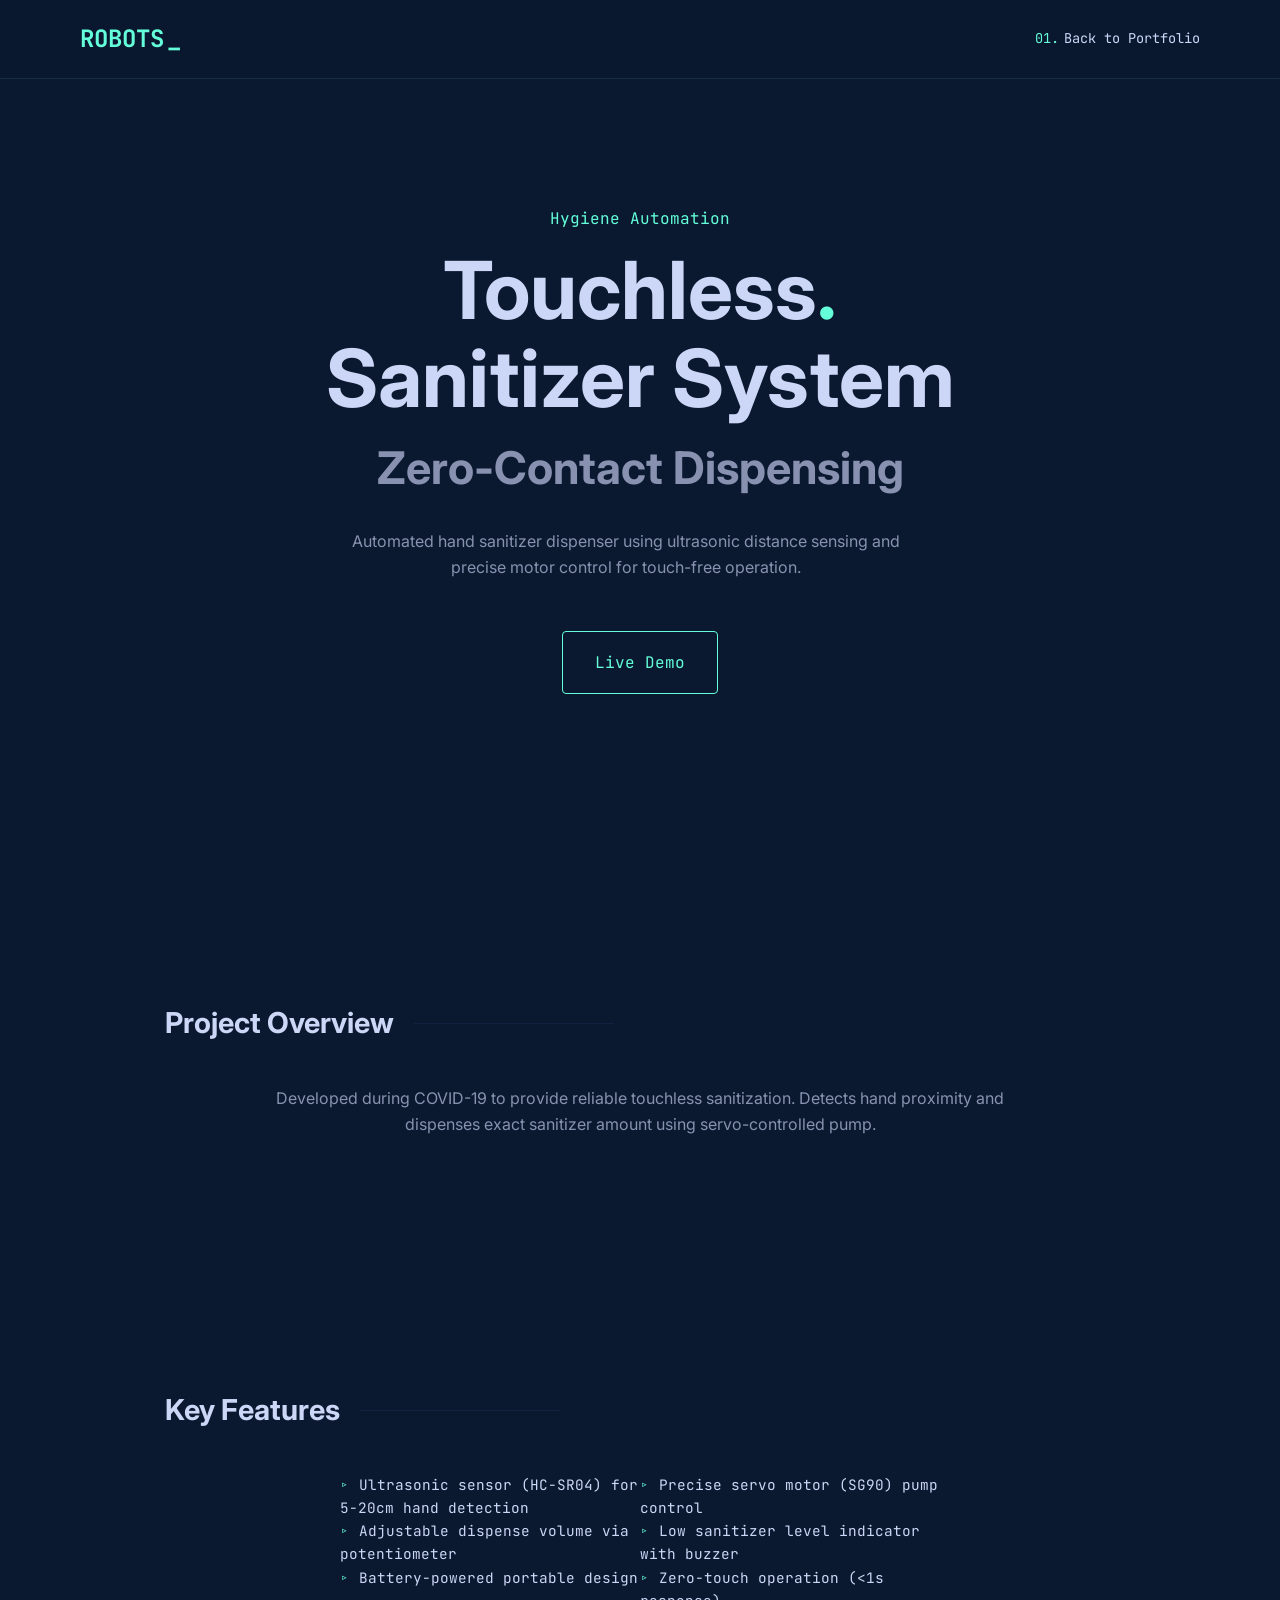
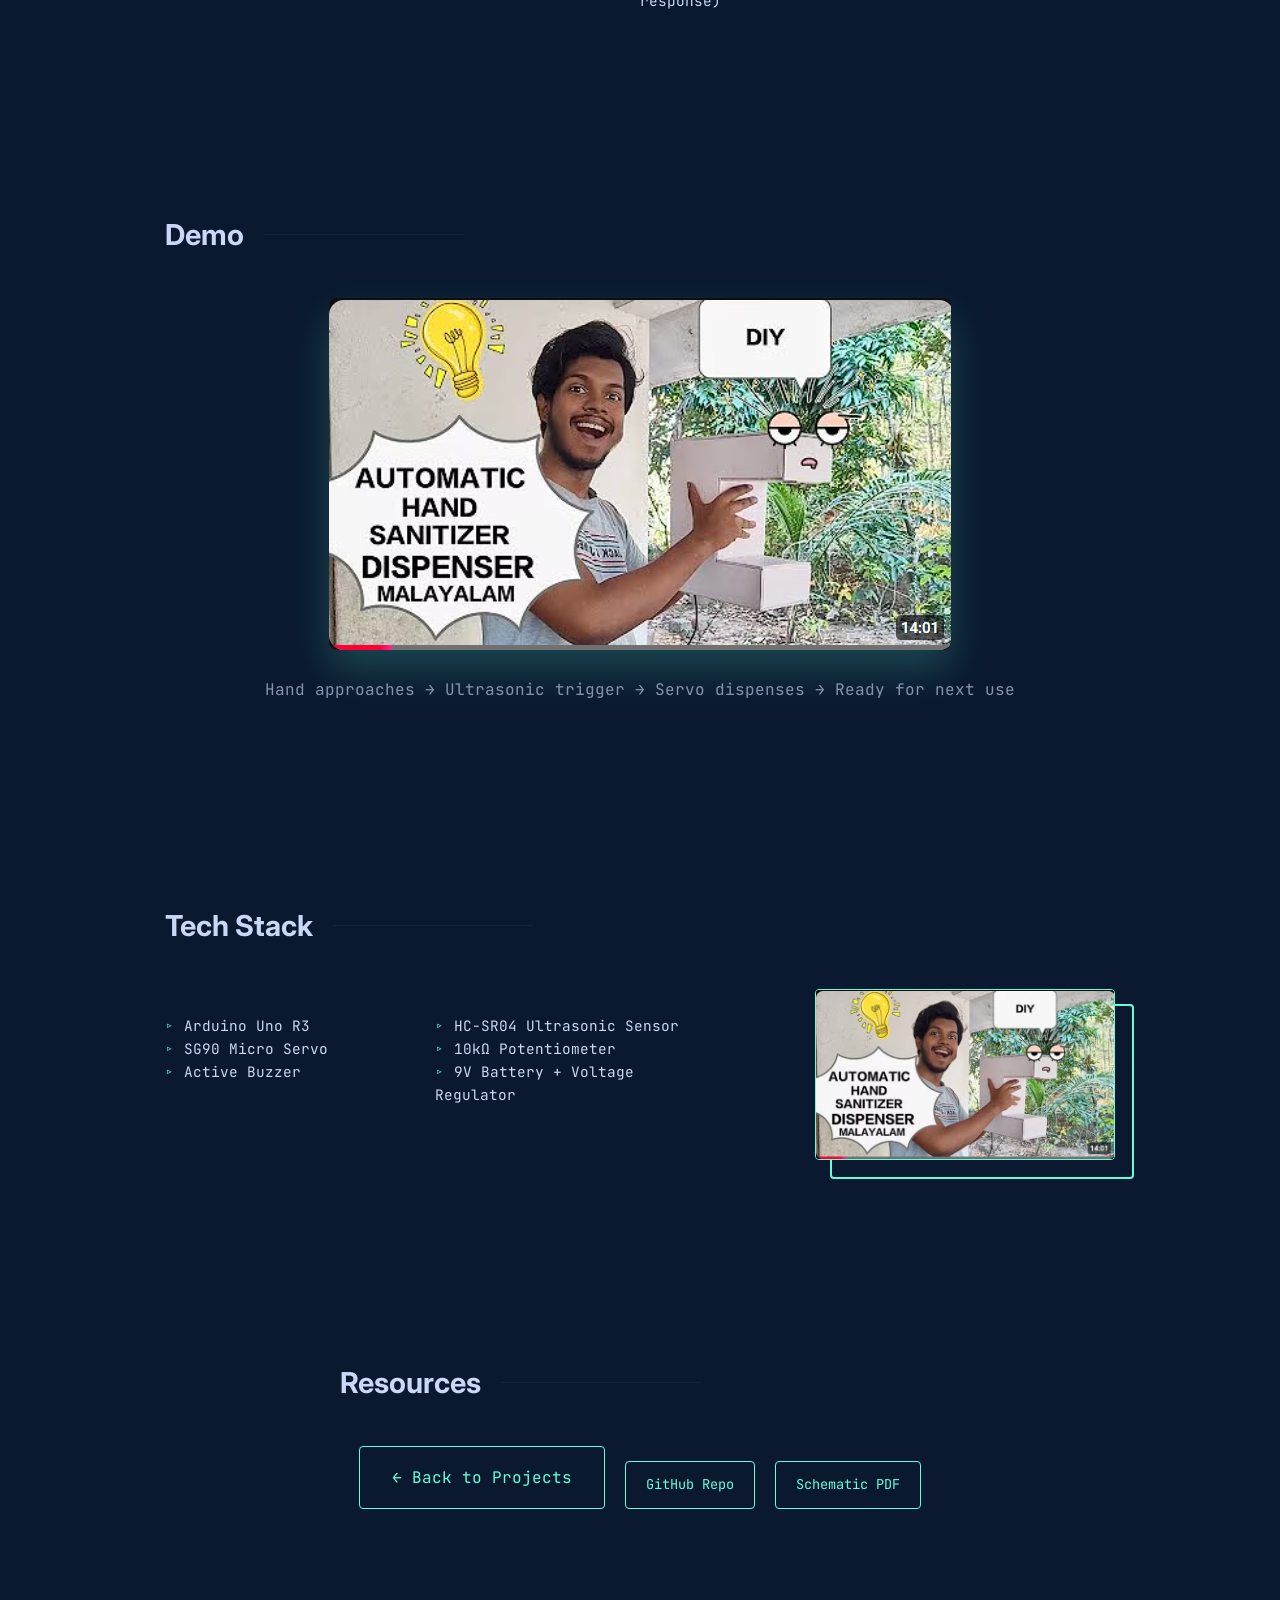
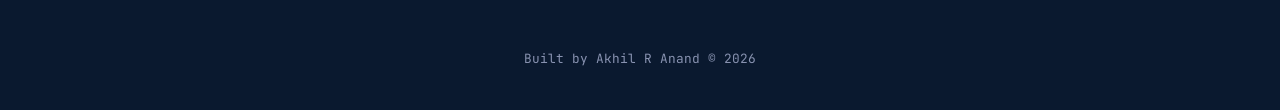
==== html/projects/automaticHandSanitizerDispencer.html @ 94e83491 "card fix" ====
<!DOCTYPE html>
<html lang="en">
<head>
    <meta charset="UTF-8">
    <meta name="viewport" content="width=device-width, initial-scale=1.0">
    <title>Touchless Sanitizer System - Akhil R Anand</title>
    <link href="https://fonts.googleapis.com/css2?family=Inter:wght@300;400;600;700&family=JetBrains+Mono&display=swap" rel="stylesheet">
    <link rel="stylesheet" href="../../css/style.css">
</head>
<body>
    <nav>
        <div class="nav-container">
            <div class="logo">ROBOTS<span class="blink-underscore">_</span></div>
            <ul class="nav-links">
                <li><a href="../../index.html#projects"><span class="nav-num">01.</span> Back to Portfolio</a></li>
            </ul>
        </div>
    </nav>

    <header class="hero">
        <div class="container">
            <p class="mono-text">Hygiene Automation</p>
            <h1 class="hero-title">Touchless<span>.</span><br>Sanitizer System</h1>
            <h2 class="hero-subtitle">Zero-Contact Dispensing</h2>
            <p class="hero-tagline">
                Automated hand sanitizer dispenser using ultrasonic distance sensing and precise motor control for touch-free operation.
            </p>
            <div class="hero-action">
                <a href="#" class="btn">Live Demo</a>
            </div>
        </div>
    </header>

    <main>
        <section class="reveal">
            <div class="container">
                <h2 class="section-heading">Project Overview</h2>
                <p class="contact-desc" style="text-align: center; max-width: 800px; margin: 0 auto 50px;">
                    Developed during COVID-19 to provide reliable touchless sanitization. Detects hand proximity and dispenses exact sanitizer amount using servo-controlled pump.
                </p>
            </div>
        </section>

        <section class="reveal">
            <div class="container">
                <h2 class="section-heading">Key Features</h2>
                <ul class="skills-list" style="max-width: 600px; margin: 0 auto;">
                    <li>Ultrasonic sensor (HC-SR04) for 5-20cm hand detection</li>
                    <li>Precise servo motor (SG90) pump control</li>
                    <li>Adjustable dispense volume via potentiometer</li>
                    <li>Low sanitizer level indicator with buzzer</li>
                    <li>Battery-powered portable design</li>
                    <li>Zero-touch operation (<1s response)</li>
                </ul>
            </div>
        </section>

        <section id="demo" class="reveal">
            <div class="container">
                <h2 class="section-heading">Demo</h2>
                <div style="text-align: center;">
                    <img src="../../assets/automaticHandSanitizerDispencer.png" alt="Sanitizer Demo" style="max-width: 800px; border-radius: 8px; box-shadow: 0 20px 40px rgba(100,255,218,0.2);">
                    <p style="color: var(--text-dim); margin-top: 20px; font-family: var(--font-mono);">Hand approaches → Ultrasonic trigger → Servo dispenses → Ready for next use</p>
                </div>
            </div>
        </section>

        <section class="reveal">
            <div class="container">
                <h2 class="section-heading">Tech Stack</h2>
                <div class="about-flex">
                    <ul class="skills-list">
                        <li>Arduino Uno R3</li>
                        <li>HC-SR04 Ultrasonic Sensor</li>
                        <li>SG90 Micro Servo</li>
                        <li>10kΩ Potentiometer</li>
                        <li>Active Buzzer</li>
                        <li>9V Battery + Voltage Regulator</li>
                    </ul>
                    <div class="about-image-column" style="justify-self: end;">
                        <div class="image-wrapper">
                            <img src="../../assets/automaticHandSanitizerDispencer.png" alt="Sanitizer Hardware">
                        </div>
                    </div>
                </div>
            </div>
        </section>

        <section class="reveal">
            <div class="container">
                <div style="text-align: center; max-width: 600px; margin: 0 auto;">
                    <h2 class="section-heading">Resources</h2>
                    <div style="display: flex; gap: 20px; justify-content: center; flex-wrap: wrap;">
                        <a href="../../index.html#projects" class="btn">← Back to Projects</a>
                        <a href="#" class="btn-outline">GitHub Repo</a>
                        <a href="#" class="btn-outline">Schematic PDF</a>
                    </div>
                </div>
            </div>
        </section>
    </main>

    <footer>
        <p>Built by Akhil R Anand &copy; 2026</p>
    </footer>

    <script src="../../js/script.js"></script>
</body>
</html>
---- css/style.css ----
:root {
    --bg: #0a192f;
    --bg-light: #112240;
    --bg-hover: #233554;
    --accent: #64ffda;
    --text-main: #ccd6f6;
    --text-dim: #8892b0;
    --font-sans: 'Inter', sans-serif;
    --font-mono: 'JetBrains Mono', monospace;
}

/* Base Styles */
* {
    margin: 0;
    padding: 0;
    box-sizing: border-box;
}

html {
    scroll-behavior: smooth;
}

body {
    background-color: var(--bg);
    color: var(--text-main);
    font-family: var(--font-sans);
    line-height: 1.6;
    overflow-x: hidden;
}

.container {
    max-width: 1000px;
    margin: 0 auto;
    padding: 0 25px;
}

/* Navigation */
nav {
    background: rgba(10, 25, 47, 0.85);
    backdrop-filter: blur(10px);
    position: fixed;
    width: 100%;
    z-index: 1000;
    padding: 20px 0;
    border-bottom: 1px solid rgba(100, 255, 218, 0.1);
}

.nav-container {
    display: flex;
    justify-content: space-between;
    align-items: center;
    max-width: 1200px;
    margin: 0 auto;
    padding: 0 40px;
}

.logo {
    font-weight: bold;
    font-size: 1.5rem;
    color: var(--accent);
    font-family: var(--font-mono);
    display: inline-flex;
    align-items: center;
    gap: 0.2rem;
}

.blink-underscore {
    font-family: var(--font-mono);
    animation: blink-cursor 0.8s steps(2, start) infinite;
}

@keyframes blink-cursor {
    0%, 100% { opacity: 1; }
    50% { opacity: 0; }
}

.nav-links {
    display: flex;
    list-style: none;
    align-items: center;
    gap: 2rem;
}

.nav-links li {
    display: flex;
}

.nav-links li a {
    color: var(--text-main);
    text-decoration: none;
    font-family: var(--font-mono);
    font-size: 0.85rem;
    transition: 0.3s;
    display: flex;
    align-items: center;
    padding: 0.5rem 0;
}

.nav-num {
    color: var(--accent);
    margin-right: 5px;
}

.nav-links li a:hover {
    color: var(--accent);
}

/* Hamburger Menu */
.hamburger {
    display: none;
    flex-direction: column;
    justify-content: space-around;
    width: 30px;
    height: 25px;
    background: none;
    border: none;
    cursor: pointer;
    padding: 0;
    z-index: 1001;
    position: relative;
}

.hamburger span {
    width: 100%;
    height: 3px;
    background: var(--accent);
    border-radius: 10px;
    transition: all 0.3s cubic-bezier(0.25, 0.46, 0.45, 0.94);
    transform-origin: 1px;
}

.hamburger.active span:nth-child(1) {
    transform: rotate(45deg) translate(8px, 8px);
}

.hamburger.active span:nth-child(2) {
    opacity: 0;
    transform: translateX(-20px);
}

.hamburger.active span:nth-child(3) {
    transform: rotate(-45deg) translate(6px, -7px);
}

/* Mobile Nav Menu */
.nav-menu {
    position: relative;
}

@media (max-width: 1062.22px) {
    .hamburger {
        display: flex;
    }

    .nav-menu {
        position: fixed;
        top: 0;
        left: 0;
        height: 100vh;
        width: 300px;
        max-width: 80vw;
        background: rgba(10, 25, 47, 0.98);
        backdrop-filter: blur(20px);
        transform: translateX(-100%);
        transition: transform 0.4s cubic-bezier(0.25, 0.46, 0.45, 0.94);
        display: flex;
        align-items: center;
        justify-content: center;
        z-index: 1000;
        border-right: 1px solid rgba(100, 255, 218, 0.2);
    }

    .nav-menu.active {
        transform: translateX(0);
    }

    .nav-links {
        flex-direction: column;
        align-items: center;
        padding: 0;
        gap: 0;
    }

    .nav-links li {
        margin: 1rem 0;
        width: 100%;
        display: flex;
        justify-content: center;
    }

    .nav-links li a {
        margin: 0;
        font-size: 1.2rem;
        padding: 12px 24px;
        border-radius: 8px;
        transition: 0.3s;
        width: 100%;
        max-width: 200px;
        justify-content: center;
    }

    .nav-links li a:hover {
        background: rgba(100, 255, 218, 0.1);
        transform: translateX(5px);
    }

    /* Backdrop overlay */
    body.menu-open {
        overflow: hidden;
    }

    body.menu-open::before {
        content: '';
        position: fixed;
        top: 0;
        left: 0;
        width: 100vw;
        height: 100vh;
        background: rgba(0,0,0,0.5);
        z-index: 999;
    }
}

/* Centered Hero */
.hero {
    height: 100vh;
    display: flex;
    align-items: center;
    justify-content: center;
    text-align: center;
}

.hero-content {
    display: flex;
    flex-direction: column;
    align-items: center;
    max-width: 800px;
}

.hero-content>* {
    opacity: 0;
    transform: translateY(20px);
    animation: fadeInUp 0.8s forwards;
}

.mono-text {
    color: var(--accent);
    font-family: var(--font-mono);
    margin-bottom: 15px;
    animation-delay: 0.2s;
}

.hero-title {
    font-size: clamp(40px, 8vw, 80px);
    line-height: 1.1;
    animation-delay: 0.4s;
}

.hero-title span {
    color: var(--accent);
}

.hero-subtitle {
    font-size: clamp(28px, 5vw, 45px);
    color: var(--text-dim);
    margin-top: 10px;
    animation-delay: 0.6s;
}

.hero-tagline {
    max-width: 600px;
    margin-top: 25px;
    color: var(--text-dim);
    animation-delay: 0.8s;
}

.hero-action {
    margin-top: 50px;
    animation-delay: 1s;
}

@keyframes fadeInUp {
    to {
        opacity: 1;
        transform: translateY(0);
    }
}

/* Shared Section Styles */
section {
    padding: 100px 0;
}

.section-heading {
    display: flex;
    align-items: center;
    font-size: 1.8rem;
    margin-bottom: 40px;
    color: var(--text-main);
}

.section-heading::after {
    content: "";
    display: block;
    width: 200px;
    height: 1px;
    background: var(--bg-light);
    margin-left: 20px;
}

/* About Section */
.about-flex {
    display: grid;
    grid-template-columns: 3fr 2fr;
    gap: 50px;
    align-items: flex-start;
}

.skills-list {
    display: grid;
    grid-template-columns: repeat(2, 1fr);
    list-style: none;
    margin-top: 25px;
    font-family: var(--font-mono);
    font-size: 0.9rem;
}

.skills-list li::before {
    content: "▹";
    color: var(--accent);
    margin-right: 10px;
}

.about-image-column {
    position: relative;
    max-width: 300px;
    justify-self: center;
}

.image-wrapper {
    position: relative;
}

.image-wrapper img {
    width: 100%;
    height: auto;
    display: block;
    border-radius: 4px;
    border: 1px solid var(--accent);
    position: relative;
    z-index: 2;
}

.image-wrapper::after {
    content: "";
    position: absolute;
    top: 15px;
    left: 15px;
    width: 100%;
    height: 100%;
    border: 2px solid var(--accent);
    z-index: 1;
    border-radius: 4px;
    transition: 0.4s cubic-bezier(0.25, 0.46, 0.45, 0.94);
    transform: translate(0, 0);
}

.image-wrapper:hover::after {
    transform: translate(-5px, -5px);
}

.image-wrapper img {
    transition: 0.4s cubic-bezier(0.25, 0.46, 0.45, 0.94);
    filter: brightness(1);
}

.image-wrapper:hover img {
    transform:  translate(-2px, -2px) rotate(1deg);
    
    box-shadow: 0 20px 40px rgba(100, 255, 218, 0.3);
}

/* Projects Section */
.project-grid {
    display: grid;
    grid-template-columns: repeat(auto-fit, minmax(320px, 1fr));
    gap: 30px;
}

.card {
    background: var(--bg-light);
    border-radius: 4px;
    overflow: hidden;
    transition: 0.3s;
    border-bottom: 3px solid transparent;
    display: flex;
    flex-direction: column;
}

.card:hover {
    transform: translateY(-10px);
    background: var(--bg-hover);
    border-bottom: 3px solid var(--accent);
}

.image-container {
    height: 180px;
    overflow: hidden;
}

.project-img {
    width: 100%;
    height: 100%;
    object-fit: cover;
}

.card-content {
    padding: 25px 25px 20px 25px;
    display: flex;
    flex-direction: column;
    justify-content: space-between;
    flex: 1;
}

.card-content p {
    overflow-wrap: break-word;
}

.tech-tag {
    font-family: var(--font-mono);
    color: var(--accent);
    font-size: 0.75rem;
    margin-right: 12px;
}

/* Contact Section (NEW) */
.contact-container {
    text-align: center;
    max-width: 600px;
    margin: 0 auto;
    padding-bottom: 100px;
}

.contact-title {
    font-size: clamp(40px, 5vw, 60px);
    margin: 10px 0 20px;
    color: var(--text-main);
}

.contact-desc {
    color: var(--text-dim);
    margin-bottom: 50px;
}

.center {
    justify-content: center;
}

/* Buttons */
.btn,
.btn-outline {
    font-family: var(--font-mono);
    text-decoration: none;
    border-radius: 4px;
    transition: 0.3s;
    border: 1px solid var(--accent);
    color: var(--accent);
    display: inline-block;
}

.btn {
    padding: 18px 32px;
}

.btn.large {
    padding: 20px 40px;
    font-size: 1.1rem;
}

.btn-outline {
    padding: 12px 20px;
    font-size: 0.85rem;
    margin-top: auto;
    align-self: center;
    width: fit-content;
}

.project-buttons {
    display: flex;
    flex-direction: column;
    gap: 10px;
    margin-top: 15px;
    align-items: center;
}

.btn:hover,
.btn-outline:hover {
    background: rgba(100, 255, 218, 0.1);
    transform: translateY(-3px);
    box-shadow: 0 5px 15px rgba(100, 255, 218, 0.1);
}

/* Reveal Animations */
.reveal {
    opacity: 0;
    transform: translateY(30px);
    transition: 0.8s ease-out;
}

.reveal.active {
    opacity: 1;
    transform: translateY(0);
}

/* Footer */
/* Experience styles */
.experience-grid {
    max-width: 900px;
    margin: 0 auto;
    display: grid;
    gap: 2rem;
}

.experience-card {
    background: var(--bg-light);
    border-radius: 12px;
    padding: 2rem;
    border: 1px solid rgba(100, 255, 218, 0.2);
    transition: all 0.3s ease;
    position: relative;
    overflow: hidden;
}

.experience-card::before {
    content: '';
    position: absolute;
    top: 0;
    left: 0;
    width: 4px;
    height: 100%;
    background: linear-gradient(180deg, var(--accent), rgba(100, 255, 218, 0.3));
    border-radius: 2px 0 0 2px;
}

.experience-card:hover {
    transform: translateY(-5px);
    box-shadow: 0 10px 30px rgba(100, 255, 218, 0.1);
    border-color: rgba(100, 255, 218, 0.4);
}

.experience-header {
    display: flex;
    justify-content: space-between;
    align-items: flex-start;
    margin-bottom: 1rem;
    flex-wrap: wrap;
    gap: 1rem;
}

.experience-role h3 {
    color: var(--text-main);
    font-size: 1.4rem;
    margin-bottom: 0.5rem;
    font-weight: 600;
}

.experience-company {
    color: var(--accent);
    font-size: 1rem;
    font-weight: 500;
    line-height: 1.4;
}

.experience-date {
    font-family: var(--font-mono);
    color: var(--accent);
    font-size: 0.9rem;
    background: rgba(100, 255, 218, 0.1);
    padding: 0.5rem 1rem;
    border-radius: 20px;
    border: 1px solid rgba(100, 255, 218, 0.3);
    white-space: nowrap;
    flex-shrink: 0;
}

.experience-description {
    color: var(--text-dim);
    line-height: 1.6;
    font-size: 1rem;
    margin: 0;
}

/* Education styles */
.education-list {
    max-width: 800px;
    margin: 0 auto;
}

.education-item {
    display: flex;
    align-items: flex-start;
    margin-bottom: 30px;
    padding: 20px;
    background: var(--bg-light);
    border-radius: 4px;
    border-right: 3px solid var(--accent);
}

.education-date {
    font-family: var(--font-mono);
    color: var(--accent);
    font-size: 1.1rem;
    font-weight: bold;
    min-width: 80px;
    text-align: center;
    padding: 10px;
    background: rgba(100, 255, 218, 0.1);
    border-radius: 4px;
    margin-right: 30px;
}

.education-details {
    flex: 1;
}

.education-details h3 {
    color: var(--text-main);
    margin-bottom: 5px;
}

.education-details h4 {
    color: var(--text-dim);
    font-size: 1rem;
    margin-bottom: 5px;
}

.education-details p {
    color: var(--text-dim);
    font-size: 0.95rem;
}

/* Responsive */
@media (max-width: 768px) {
    .experience-card {
        padding: 1.5rem;
    }

    .experience-header {
        flex-direction: column;
        align-items: flex-start;
        gap: 0.5rem;
    }

    .experience-date {
        align-self: flex-start;
        font-size: 0.85rem;
        padding: 0.4rem 0.8rem;
    }

    .experience-role h3 {
        font-size: 1.2rem;
    }

    .experience-company {
        font-size: 0.9rem;
    }
    
    .timeline-date {
        align-self: flex-start;
    }
    
    .education-item {
        flex-direction: column;
        text-align: center;
    }
    
    .education-date {
        margin-right: 0;
        margin-bottom: 15px;
    }
}

footer {
    text-align: center;
    padding: 40px 20px;
    font-family: var(--font-mono);
    font-size: 0.8rem;
    color: var(--text-dim);
}

.status {
    margin-top: 10px;
    display: flex;
    align-items: center;
    justify-content: center;
    color: var(--accent);
}

.online-dot {
    height: 8px;
    width: 8px;
    background: #50fa7b;
    border-radius: 50%;
    display: inline-block;
    margin-right: 8px;
    box-shadow: 0 0 8px #50fa7b;
}

@media (max-width: 768px) {
    .about-flex {
        grid-template-columns: 1fr;
        text-align: center;
    }

    .about-image-column {
        order: -1;
        margin-bottom: 40px;
    }

    .skills-list {
        justify-content: center;
    }
}
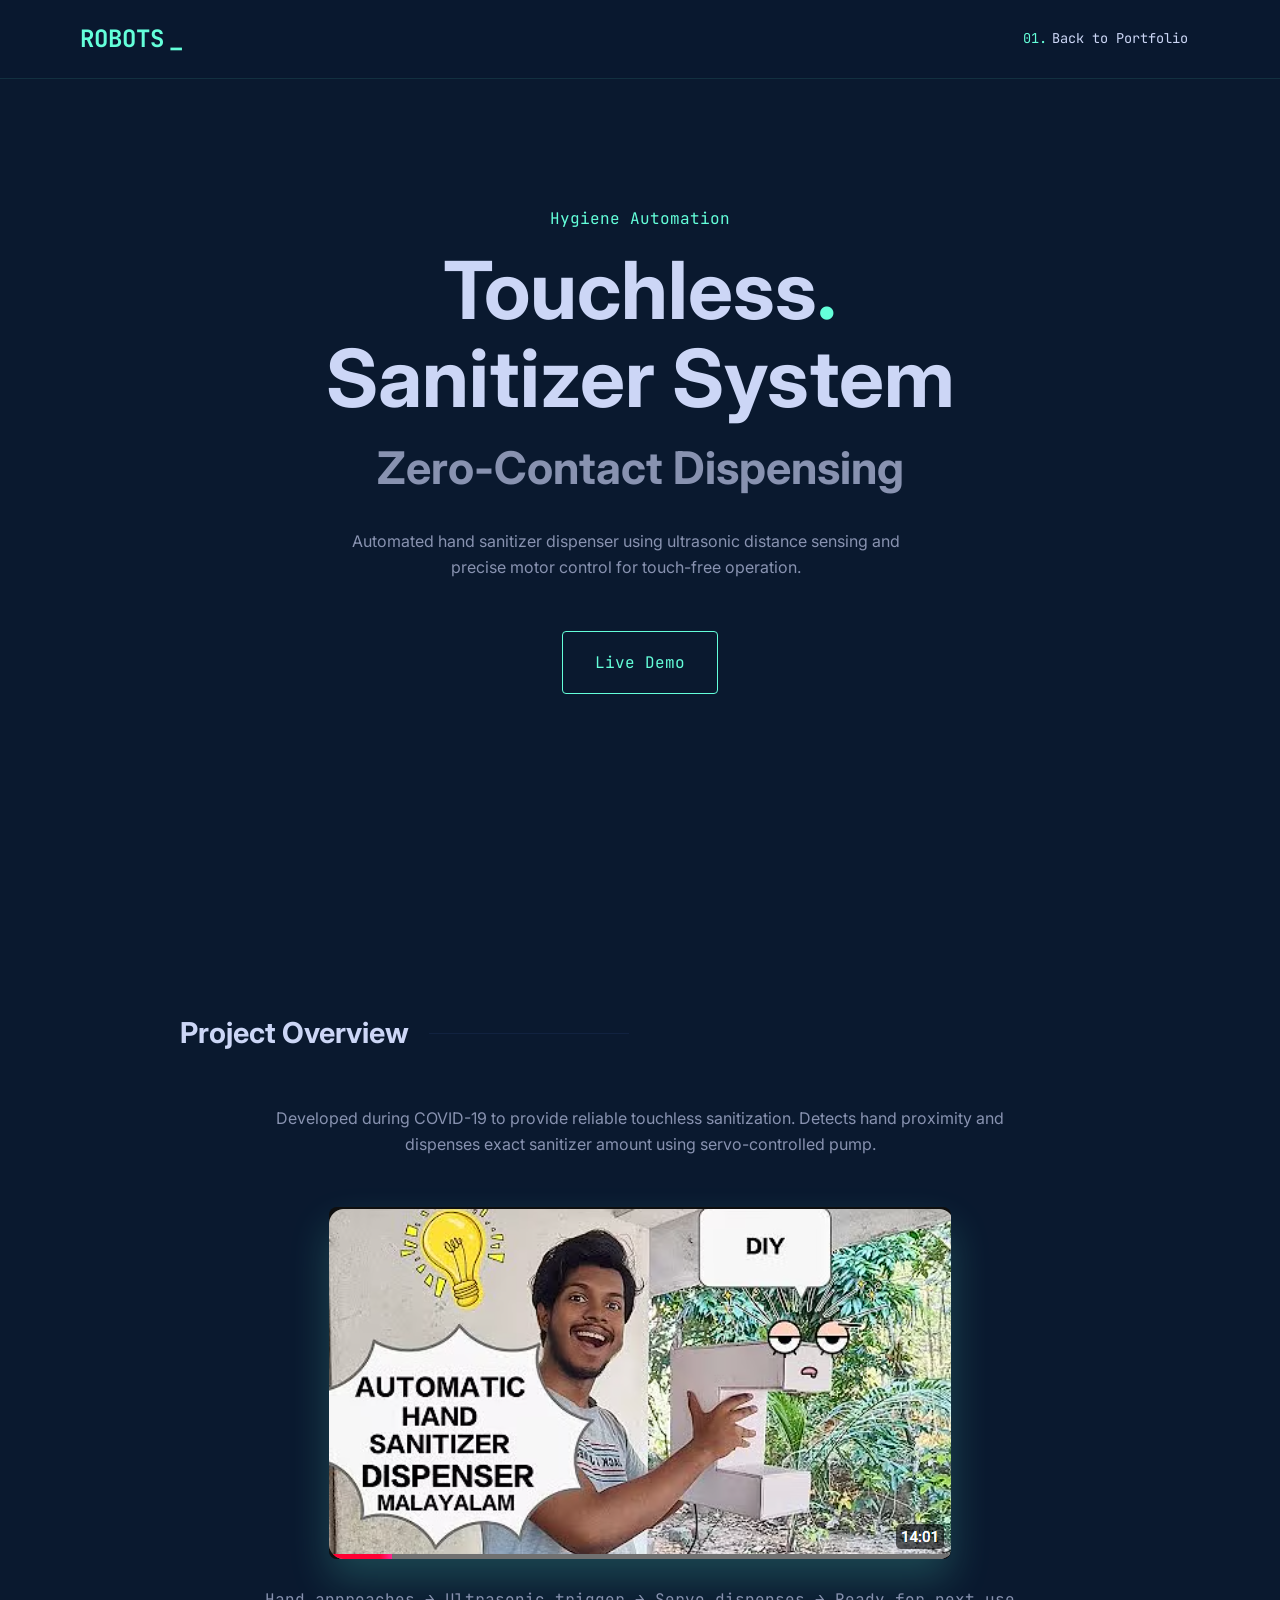
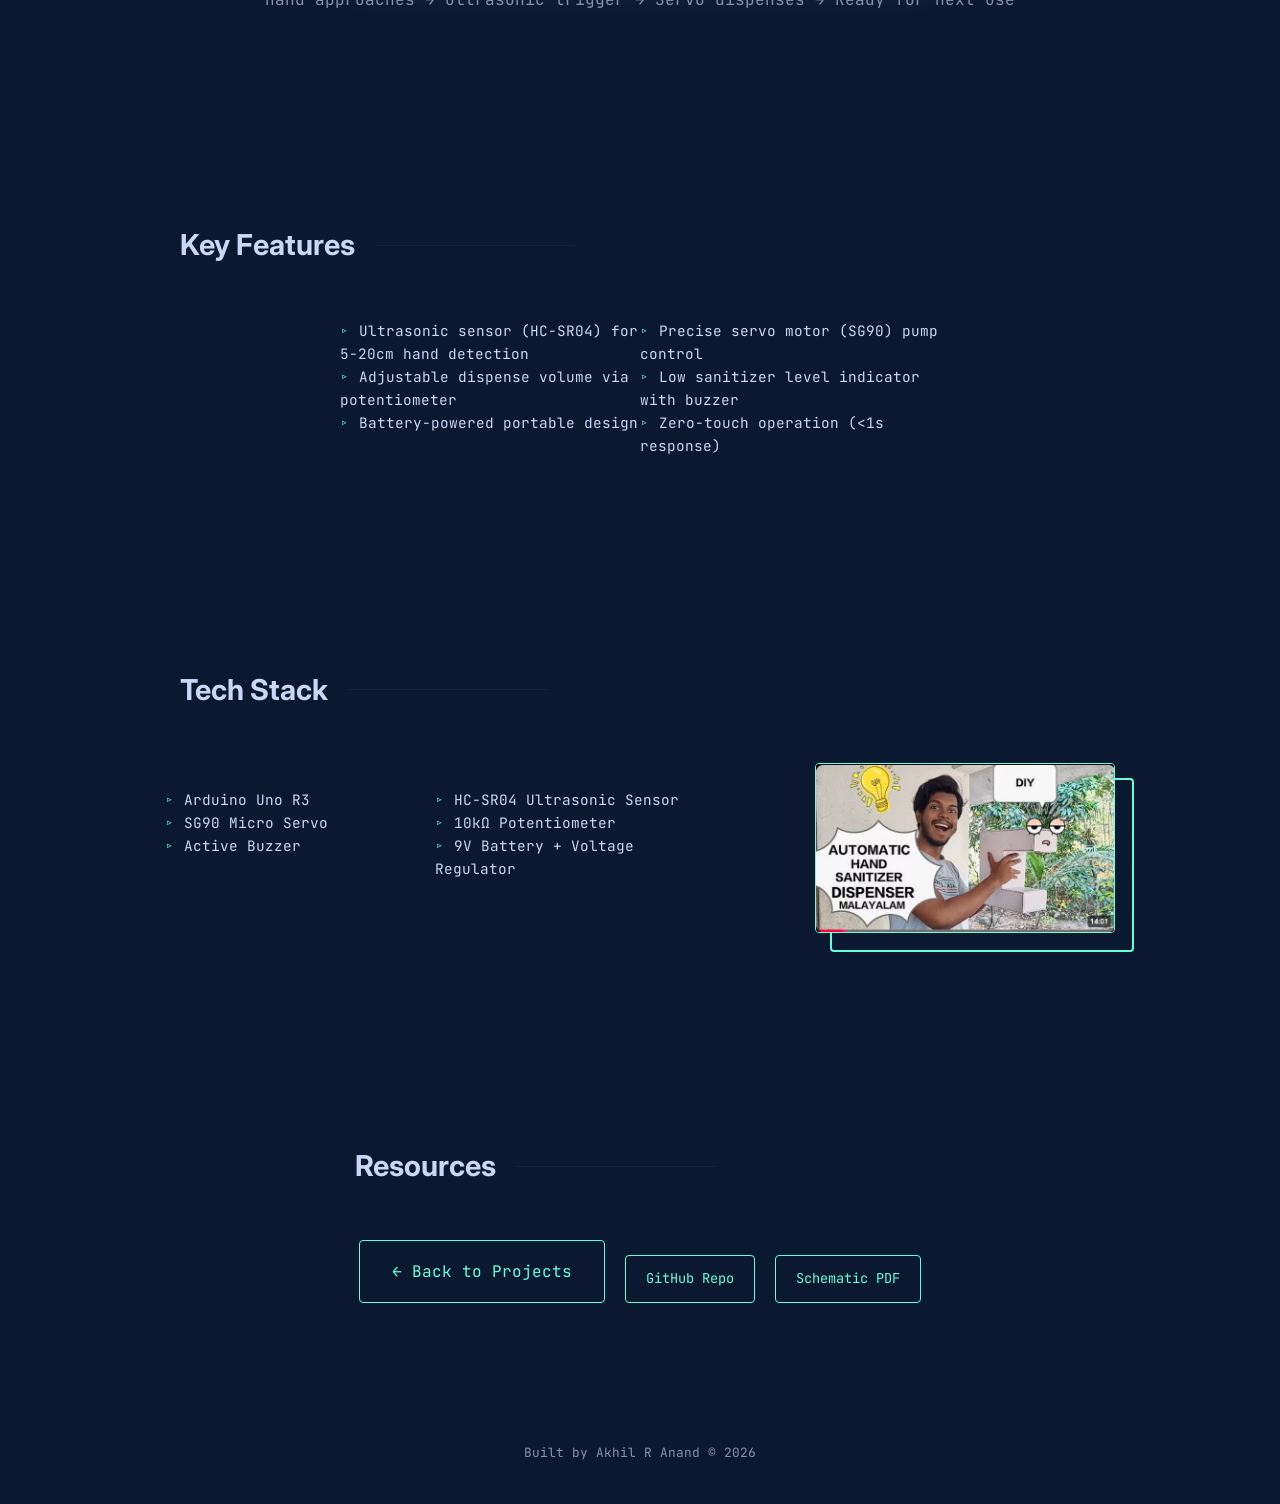
==== commit 514f572e: "pointer fix" ====
--- a/html/projects/automaticHandSanitizerDispencer.html
+++ b/html/projects/automaticHandSanitizerDispencer.html
@@ -16,6 +16,11 @@
             </ul>
         </div>
     </nav>
+
+    <!-- Mobile Back Button -->
+    <div class="mobile-back-btn">
+        <a href="../../index.html#projects">← Back</a>
+    </div>
 
     <header class="hero">
         <div class="container">
@@ -38,6 +43,10 @@
                 <p class="contact-desc" style="text-align: center; max-width: 800px; margin: 0 auto 50px;">
                     Developed during COVID-19 to provide reliable touchless sanitization. Detects hand proximity and dispenses exact sanitizer amount using servo-controlled pump.
                 </p>
+                <div style="text-align: center; margin-top: 40px;">
+                    <img src="../../assets/automaticHandSanitizerDispencer.png" alt="Sanitizer Demo" style="max-width: 800px; border-radius: 8px; box-shadow: 0 20px 40px rgba(100,255,218,0.2);">
+                    <p style="color: var(--text-dim); margin-top: 20px; font-family: var(--font-mono);">Hand approaches → Ultrasonic trigger → Servo dispenses → Ready for next use</p>
+                </div>
             </div>
         </section>
 
@@ -52,16 +61,6 @@
                     <li>Battery-powered portable design</li>
                     <li>Zero-touch operation (<1s response)</li>
                 </ul>
-            </div>
-        </section>
-
-        <section id="demo" class="reveal">
-            <div class="container">
-                <h2 class="section-heading">Demo</h2>
-                <div style="text-align: center;">
-                    <img src="../../assets/automaticHandSanitizerDispencer.png" alt="Sanitizer Demo" style="max-width: 800px; border-radius: 8px; box-shadow: 0 20px 40px rgba(100,255,218,0.2);">
-                    <p style="color: var(--text-dim); margin-top: 20px; font-family: var(--font-mono);">Hand approaches → Ultrasonic trigger → Servo dispenses → Ready for next use</p>
-                </div>
             </div>
         </section>
 
--- a/css/style.css
+++ b/css/style.css
@@ -45,6 +45,11 @@
     border-bottom: 1px solid rgba(100, 255, 218, 0.1);
 }
 
+/* Mobile Back Button - Hidden by default */
+.mobile-back-btn {
+    display: none;
+}
+
 .nav-container {
     display: flex;
     justify-content: space-between;
@@ -67,6 +72,18 @@
 .blink-underscore {
     font-family: var(--font-mono);
     animation: blink-cursor 0.8s steps(2, start) infinite;
+    color: var(--accent);
+    margin-left: 2px;
+    font-size: inherit;
+}
+
+.section-heading .blink-underscore {
+    color: white;
+    transition: color 0.3s ease;
+}
+
+.section-heading:hover .blink-underscore {
+    color: var(--accent);
 }
 
 @keyframes blink-cursor {
@@ -90,19 +107,59 @@
     text-decoration: none;
     font-family: var(--font-mono);
     font-size: 0.85rem;
-    transition: 0.3s;
+    transition: 0.3s ease;
     display: flex;
     align-items: center;
-    padding: 0.5rem 0;
+    padding: 0.5rem 0.75rem;
+    border-radius: 4px;
+    position: relative;
 }
 
 .nav-num {
     color: var(--accent);
     margin-right: 5px;
+    transition: 0.3s ease;
 }
 
 .nav-links li a:hover {
     color: var(--accent);
+    background: rgba(100, 255, 218, 0.1);
+    transform: translateY(-2px);
+    text-shadow: 0 0 10px rgba(100, 255, 218, 0.3);
+}
+
+/* Tooltip styling for nav links */
+.nav-links li a[title] {
+    position: relative;
+}
+
+.nav-links li a[title]:hover::after {
+    content: attr(title);
+    position: absolute;
+    bottom: -40px;
+    left: 50%;
+    transform: translateX(-50%);
+    background: rgba(100, 255, 218, 0.15);
+    color: var(--accent);
+    padding: 8px 12px;
+    border-radius: 4px;
+    font-size: 0.75rem;
+    white-space: nowrap;
+    border: 1px solid rgba(100, 255, 218, 0.3);
+    z-index: 100;
+    pointer-events: none;
+    animation: tooltipFadeIn 0.3s ease;
+}
+
+@keyframes tooltipFadeIn {
+    from {
+        opacity: 0;
+        transform: translateX(-50%) translateY(-5px);
+    }
+    to {
+        opacity: 1;
+        transform: translateX(-50%) translateY(0);
+    }
 }
 
 /* Hamburger Menu */
@@ -297,6 +354,18 @@
     font-size: 1.8rem;
     margin-bottom: 40px;
     color: var(--text-main);
+    transition: all 0.3s ease;
+    padding: 10px 15px;
+    border-radius: 4px;
+    cursor: pointer;
+    position: relative;
+}
+
+.section-heading:hover {
+    color: var(--accent);
+    background: rgba(100, 255, 218, 0.08);
+    transform: translateX(5px);
+    text-shadow: 0 0 15px rgba(100, 255, 218, 0.2);
 }
 
 .section-heading::after {
@@ -306,6 +375,12 @@
     height: 1px;
     background: var(--bg-light);
     margin-left: 20px;
+    transition: all 0.3s ease;
+}
+
+.section-heading:hover::after {
+    background: var(--accent);
+    width: 300px;
 }
 
 /* About Section */
@@ -391,27 +466,37 @@
     background: var(--bg-light);
     border-radius: 4px;
     overflow: hidden;
-    transition: 0.3s;
+    transition: all 0.3s ease;
     border-bottom: 3px solid transparent;
     display: flex;
     flex-direction: column;
+    cursor: pointer;
+    position: relative;
 }
 
 .card:hover {
     transform: translateY(-10px);
     background: var(--bg-hover);
     border-bottom: 3px solid var(--accent);
+    box-shadow: 0 15px 40px rgba(100, 255, 218, 0.15);
 }
 
 .image-container {
     height: 180px;
     overflow: hidden;
+    position: relative;
 }
 
 .project-img {
     width: 100%;
     height: 100%;
     object-fit: cover;
+    transition: all 0.3s ease;
+}
+
+.card:hover .project-img {
+    transform: scale(1.05) rotate(1deg);
+    filter: brightness(1.1);
 }
 
 .card-content {
@@ -424,6 +509,25 @@
 
 .card-content p {
     overflow-wrap: break-word;
+    transition: all 0.3s ease;
+    color: var(--text-dim);
+}
+
+.card:hover .card-content p {
+    color: var(--text-main);
+}
+
+.card-content h3 {
+    transition: all 0.3s ease;
+}
+
+.card:hover .card-content h3 {
+    color: var(--accent);
+    text-shadow: 0 0 10px rgba(100, 255, 218, 0.2);
+}
+
+.tech-stack {
+    transition: all 0.3s ease;
 }
 
 .tech-tag {
@@ -431,6 +535,19 @@
     color: var(--accent);
     font-size: 0.75rem;
     margin-right: 12px;
+    padding: 4px 8px;
+    background: rgba(100, 255, 218, 0.1);
+    border-radius: 3px;
+    border: 1px solid rgba(100, 255, 218, 0.2);
+    display: inline-block;
+    transition: all 0.3s ease;
+}
+
+.card:hover .tech-tag {
+    background: rgba(100, 255, 218, 0.2);
+    border-color: rgba(100, 255, 218, 0.4);
+    box-shadow: 0 0 8px rgba(100, 255, 218, 0.2);
+    transform: translateY(-2px);
 }
 
 /* Contact Section (NEW) */
@@ -498,6 +615,45 @@
     background: rgba(100, 255, 218, 0.1);
     transform: translateY(-3px);
     box-shadow: 0 5px 15px rgba(100, 255, 218, 0.1);
+    text-shadow: 0 0 8px rgba(100, 255, 218, 0.2);
+}
+
+/* Mouse fire spark trail */
+.mouse-spark-container {
+    position: fixed;
+    pointer-events: none;
+    top: 0;
+    left: 0;
+    width: 100vw;
+    height: 100vh;
+    z-index: 9999;
+    overflow: hidden;
+}
+
+.mouse-spark {
+    position: fixed;
+    pointer-events: none;
+    border-radius: 50%;
+    background: radial-gradient(circle, rgba(100, 255, 218, 0.7), rgba(100, 255, 218, 0.2));
+    box-shadow: 0 0 5px rgba(100, 255, 218, 0.5);
+    transform: translate(-50%, -50%) scale(1);
+    animation: fire-spark-fade 0.5s ease-out forwards;
+}
+
+@keyframes fire-spark-fade {
+    0% {
+        opacity: 1;
+        transform: translate(-50%, -50%) scale(1);
+    }
+    100% {
+        opacity: 0;
+        transform: translate(calc(-50% + 8px), calc(-50% - 10px)) scale(0.3);
+    }
+}
+
+.card:hover .btn-outline {
+    border-color: var(--accent);
+    transition: all 0.3s ease;
 }
 
 /* Reveal Animations */
@@ -551,10 +707,13 @@
 .experience-header {
     display: flex;
     justify-content: space-between;
-    align-items: flex-start;
+    align-items: center;
     margin-bottom: 1rem;
-    flex-wrap: wrap;
-    gap: 1rem;
+    gap: 2rem;
+}
+
+.experience-role {
+    flex: 1;
 }
 
 .experience-role h3 {
@@ -562,25 +721,29 @@
     font-size: 1.4rem;
     margin-bottom: 0.5rem;
     font-weight: 600;
+    line-height: 1.3;
 }
 
 .experience-company {
     color: var(--accent);
-    font-size: 1rem;
+    font-size: 0.95rem;
     font-weight: 500;
     line-height: 1.4;
+    margin: 0;
 }
 
 .experience-date {
     font-family: var(--font-mono);
     color: var(--accent);
-    font-size: 0.9rem;
+    font-size: 0.85rem;
     background: rgba(100, 255, 218, 0.1);
-    padding: 0.5rem 1rem;
+    padding: 0.6rem 1.2rem;
     border-radius: 20px;
     border: 1px solid rgba(100, 255, 218, 0.3);
     white-space: nowrap;
     flex-shrink: 0;
+    text-align: center;
+    min-width: fit-content;
 }
 
 .experience-description {
@@ -604,6 +767,16 @@
     background: var(--bg-light);
     border-radius: 4px;
     border-right: 3px solid var(--accent);
+    transition: all 0.3s ease;
+    cursor: pointer;
+    position: relative;
+}
+
+.education-item:hover {
+    transform: translateY(-5px) translateX(5px);
+    background: rgba(100, 255, 218, 0.08);
+    border-right-width: 4px;
+    box-shadow: 0 10px 25px rgba(100, 255, 218, 0.15);
 }
 
 .education-date {
@@ -617,6 +790,13 @@
     background: rgba(100, 255, 218, 0.1);
     border-radius: 4px;
     margin-right: 30px;
+    transition: all 0.3s ease;
+}
+
+.education-item:hover .education-date {
+    background: rgba(100, 255, 218, 0.2);
+    box-shadow: 0 0 15px rgba(100, 255, 218, 0.3);
+    transform: scale(1.05);
 }
 
 .education-details {
@@ -626,17 +806,33 @@
 .education-details h3 {
     color: var(--text-main);
     margin-bottom: 5px;
+    transition: all 0.3s ease;
+}
+
+.education-item:hover .education-details h3 {
+    color: var(--accent);
+    text-shadow: 0 0 10px rgba(100, 255, 218, 0.2);
 }
 
 .education-details h4 {
     color: var(--text-dim);
     font-size: 1rem;
     margin-bottom: 5px;
+    transition: all 0.3s ease;
+}
+
+.education-item:hover .education-details h4 {
+    color: var(--accent);
 }
 
 .education-details p {
     color: var(--text-dim);
     font-size: 0.95rem;
+    transition: all 0.3s ease;
+}
+
+.education-item:hover .education-details p {
+    color: var(--text-main);
 }
 
 /* Responsive */
@@ -648,13 +844,13 @@
     .experience-header {
         flex-direction: column;
         align-items: flex-start;
-        gap: 0.5rem;
+        gap: 0.8rem;
     }
 
     .experience-date {
         align-self: flex-start;
-        font-size: 0.85rem;
-        padding: 0.4rem 0.8rem;
+        font-size: 0.8rem;
+        padding: 0.5rem 1rem;
     }
 
     .experience-role h3 {
@@ -715,9 +911,70 @@
     .about-image-column {
         order: -1;
         margin-bottom: 40px;
+        max-width: 100%;
     }
 
     .skills-list {
         justify-content: center;
     }
-}
+
+    /* Mobile back button */
+    .mobile-back-btn {
+        display: block;
+        padding: 90px 0 20px 0;
+        text-align: left;
+        margin-left: 20px;
+    }
+
+    .mobile-back-btn a {
+        color: var(--accent);
+        text-decoration: none;
+        font-family: var(--font-mono);
+        font-size: 0.95rem;
+        transition: 0.3s;
+        display: inline-block;
+    }
+
+    .mobile-back-btn a:hover {
+        transform: translateX(-3px);
+    }
+
+    /* Responsive images on mobile */
+    section img {
+        max-width: 100% !important;
+        width: 100%;
+    }
+
+    #demo img {
+        max-width: calc(100% - 20px) !important;
+    }
+
+    .about-image-column img {
+        max-width: 100% !important;
+    }
+}
+
+@media (max-width: 480px) {
+    .mobile-back-btn {
+        padding: 90px 0 15px 0;
+    }
+
+    .mobile-back-btn a {
+        font-size: 0.85rem;
+        padding: 10px 15px;
+        border: 1px solid rgba(100, 255, 218, 0.3);
+        border-radius: 4px;
+        display: inline-block;
+    }
+
+    /* More aggressive mobile image sizing */
+    section img {
+        max-width: 100% !important;
+        width: calc(100% - 20px) !important;
+    }
+
+    #demo img {
+        max-width: calc(100% - 20px) !important;
+        margin: 0 10px;
+    }
+}
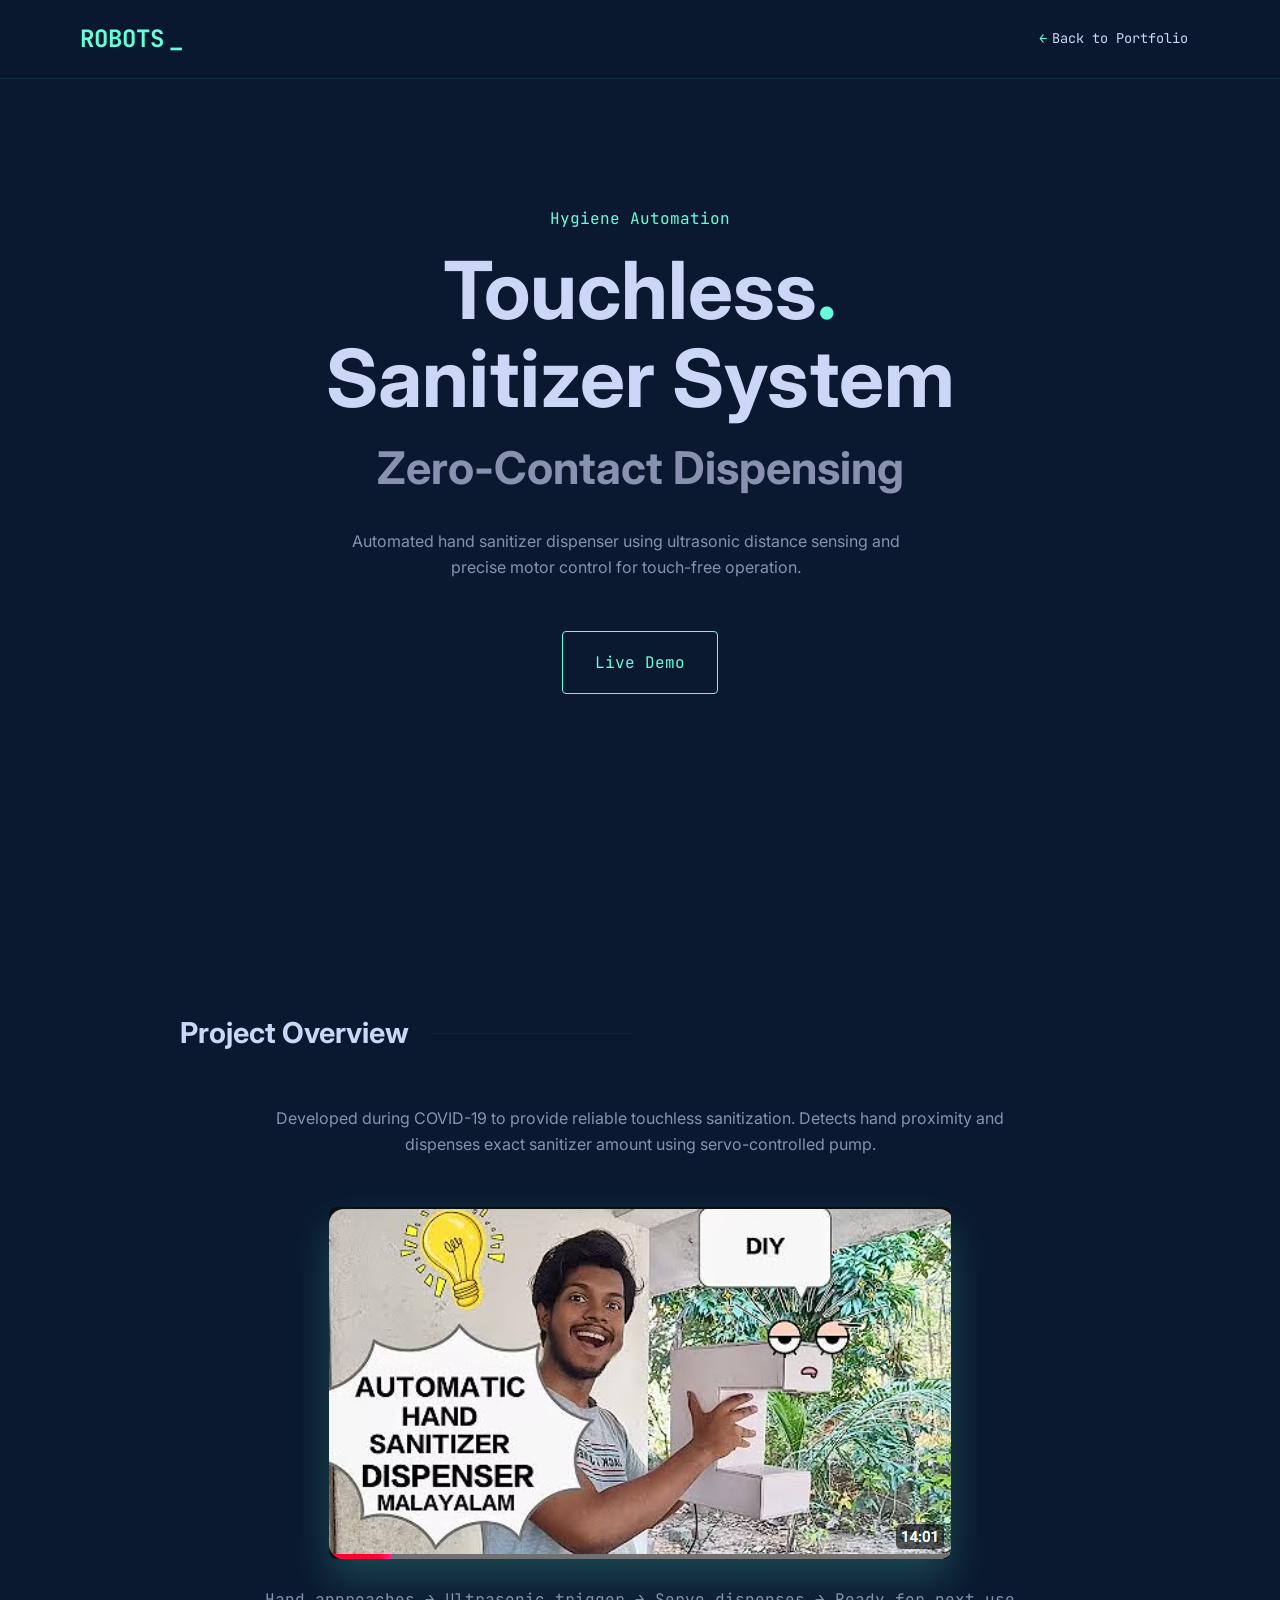
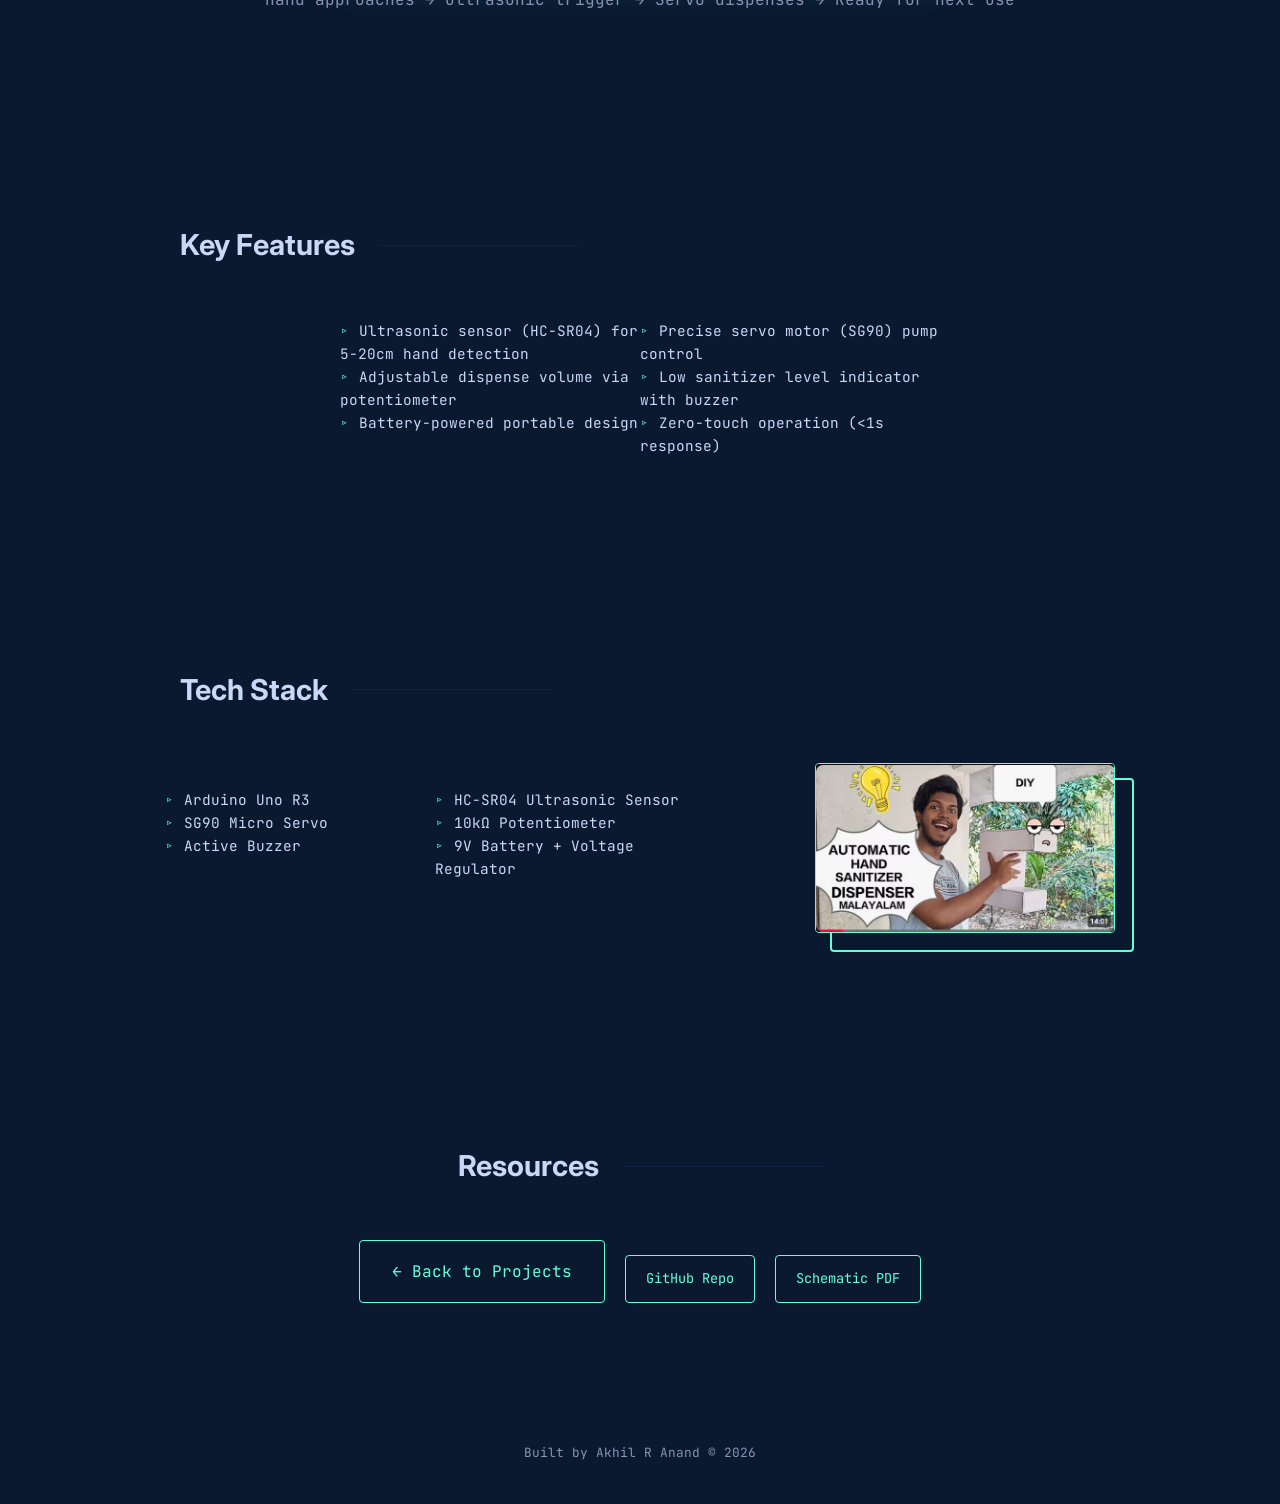
==== commit 6b1ddc31: "back fix" ====
--- a/html/projects/automaticHandSanitizerDispencer.html
+++ b/html/projects/automaticHandSanitizerDispencer.html
@@ -12,7 +12,7 @@
         <div class="nav-container">
             <div class="logo">ROBOTS<span class="blink-underscore">_</span></div>
             <ul class="nav-links">
-                <li><a href="../../index.html#projects"><span class="nav-num">01.</span> Back to Portfolio</a></li>
+                <li><a href="../../index.html#projects"><span class="nav-num">←</span> Back to Portfolio</a></li>
             </ul>
         </div>
     </nav>
--- a/css/style.css
+++ b/css/style.css
@@ -59,6 +59,12 @@
     padding: 0 40px;
 }
 
+@media (max-width: 768px) {
+    .nav-container {
+        padding: 0 20px;
+    }
+}
+
 .logo {
     font-weight: bold;
     font-size: 1.5rem;
@@ -67,6 +73,7 @@
     display: inline-flex;
     align-items: center;
     gap: 0.2rem;
+    white-space: nowrap;
 }
 
 .blink-underscore {
@@ -75,6 +82,9 @@
     color: var(--accent);
     margin-left: 2px;
     font-size: inherit;
+    display: inline-flex;
+    align-items: center;
+    white-space: nowrap;
 }
 
 .section-heading .blink-underscore {
@@ -349,8 +359,10 @@
 }
 
 .section-heading {
-    display: flex;
-    align-items: center;
+    display: inline-flex;
+    flex-wrap: wrap;
+    align-items: center;
+    gap: 0.25rem;
     font-size: 1.8rem;
     margin-bottom: 40px;
     color: var(--text-main);
@@ -359,6 +371,7 @@
     border-radius: 4px;
     cursor: pointer;
     position: relative;
+    white-space: normal;
 }
 
 .section-heading:hover {
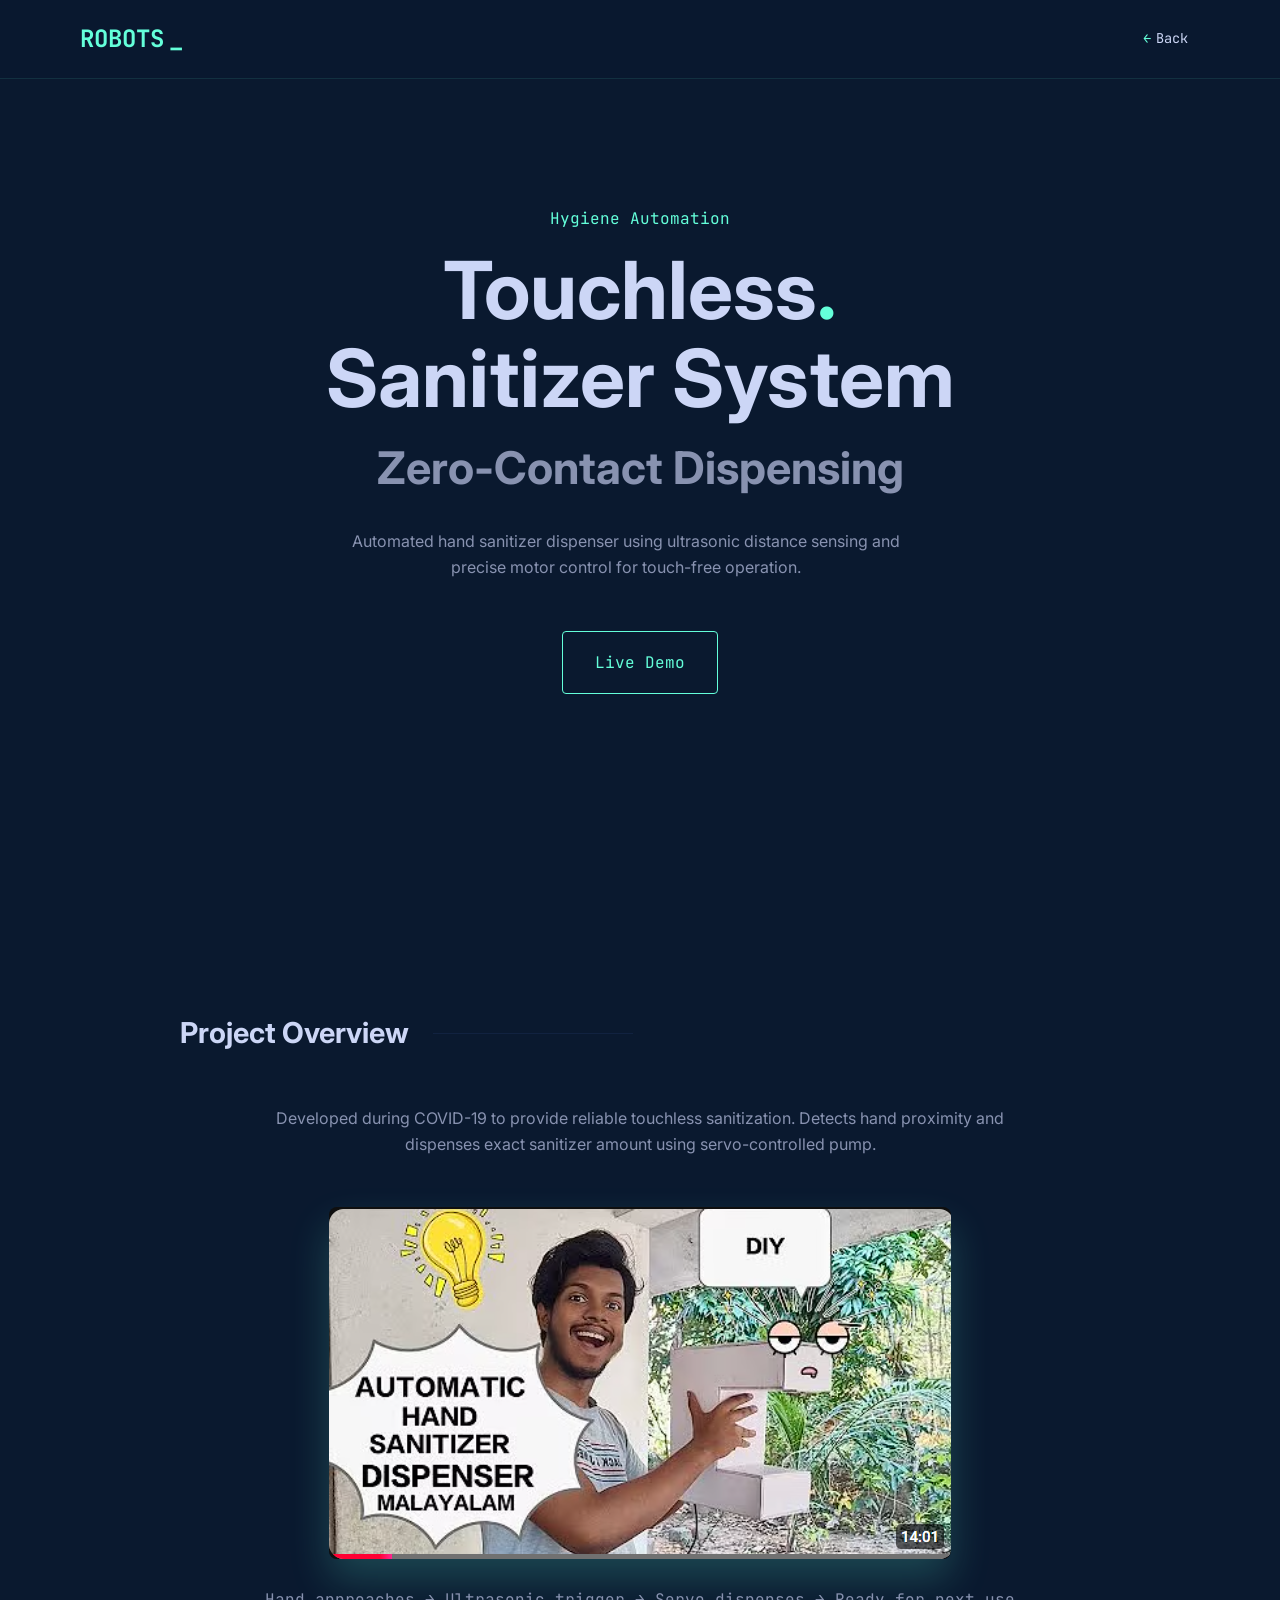
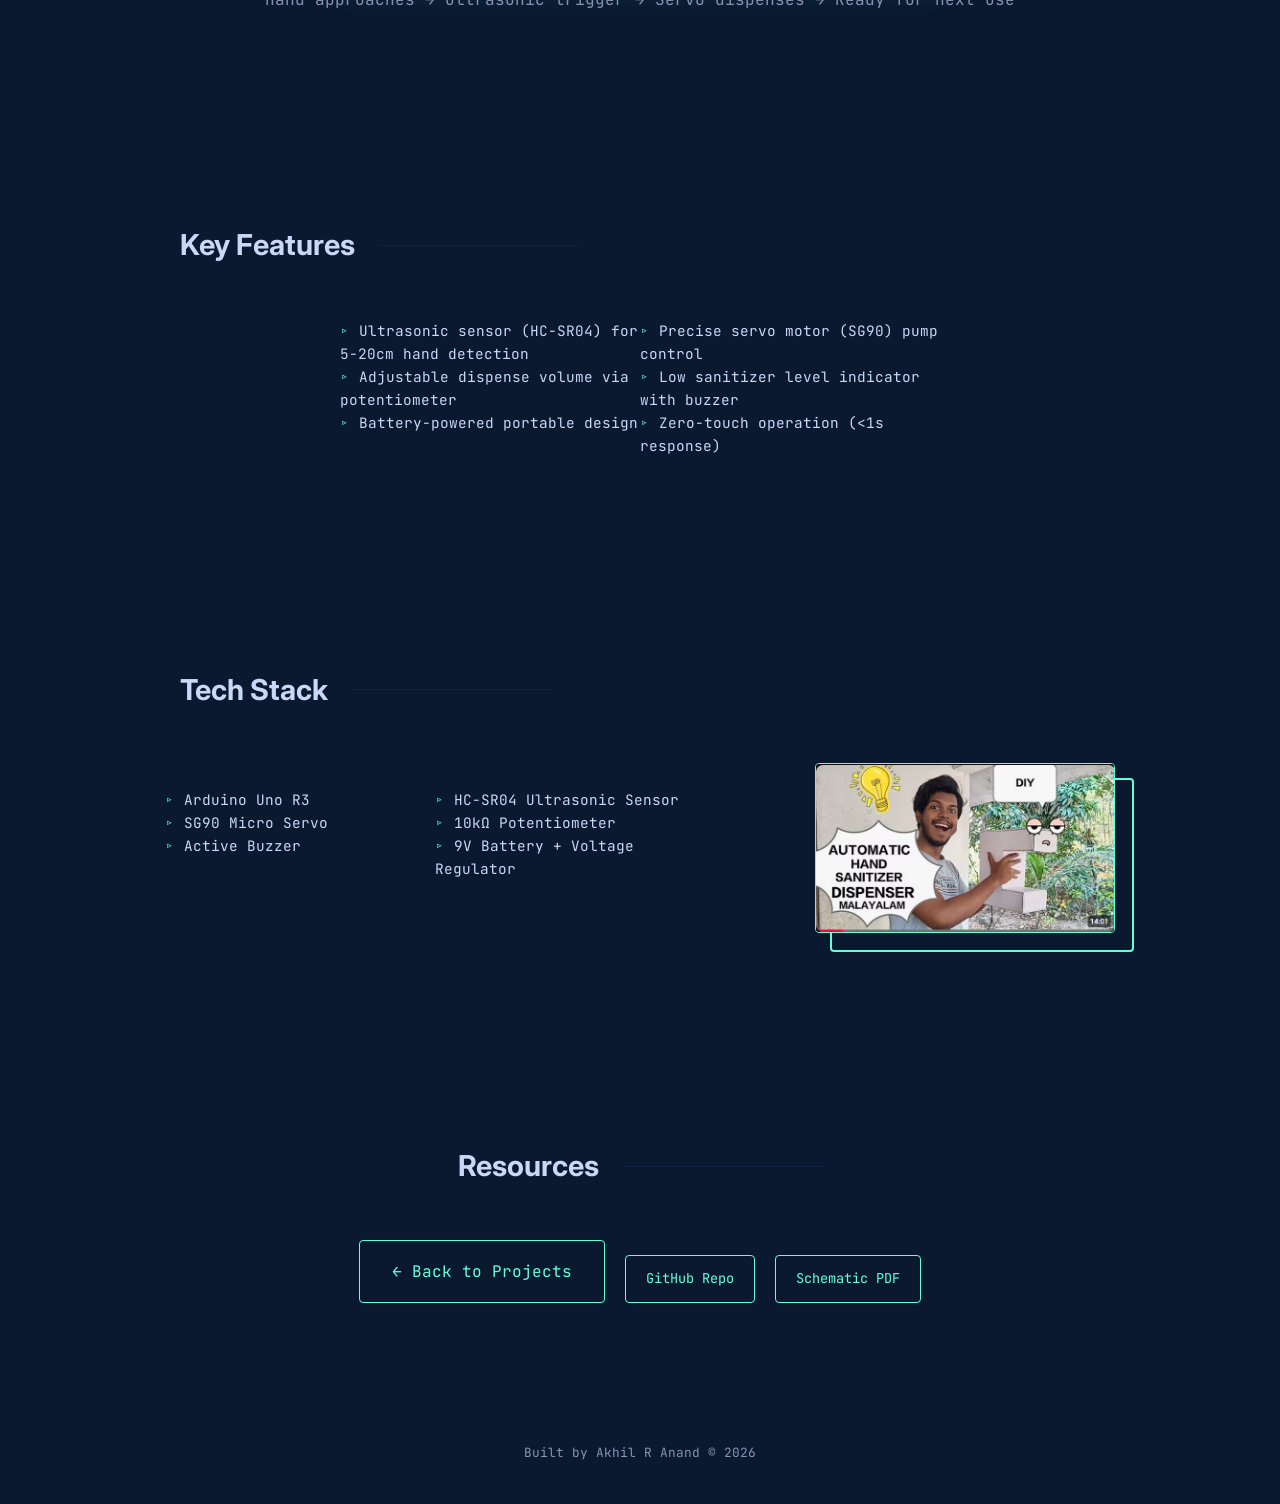
==== commit f9981950: "back" ====
--- a/html/projects/automaticHandSanitizerDispencer.html
+++ b/html/projects/automaticHandSanitizerDispencer.html
@@ -12,15 +12,12 @@
         <div class="nav-container">
             <div class="logo">ROBOTS<span class="blink-underscore">_</span></div>
             <ul class="nav-links">
-                <li><a href="../../index.html#projects"><span class="nav-num">←</span> Back to Portfolio</a></li>
+                <li><a href="../../index.html#projects"><span class="nav-num">←</span> Back</a></li>
             </ul>
         </div>
     </nav>
 
-    <!-- Mobile Back Button -->
-    <div class="mobile-back-btn">
-        <a href="../../index.html#projects">← Back</a>
-    </div>
+   
 
     <header class="hero">
         <div class="container">
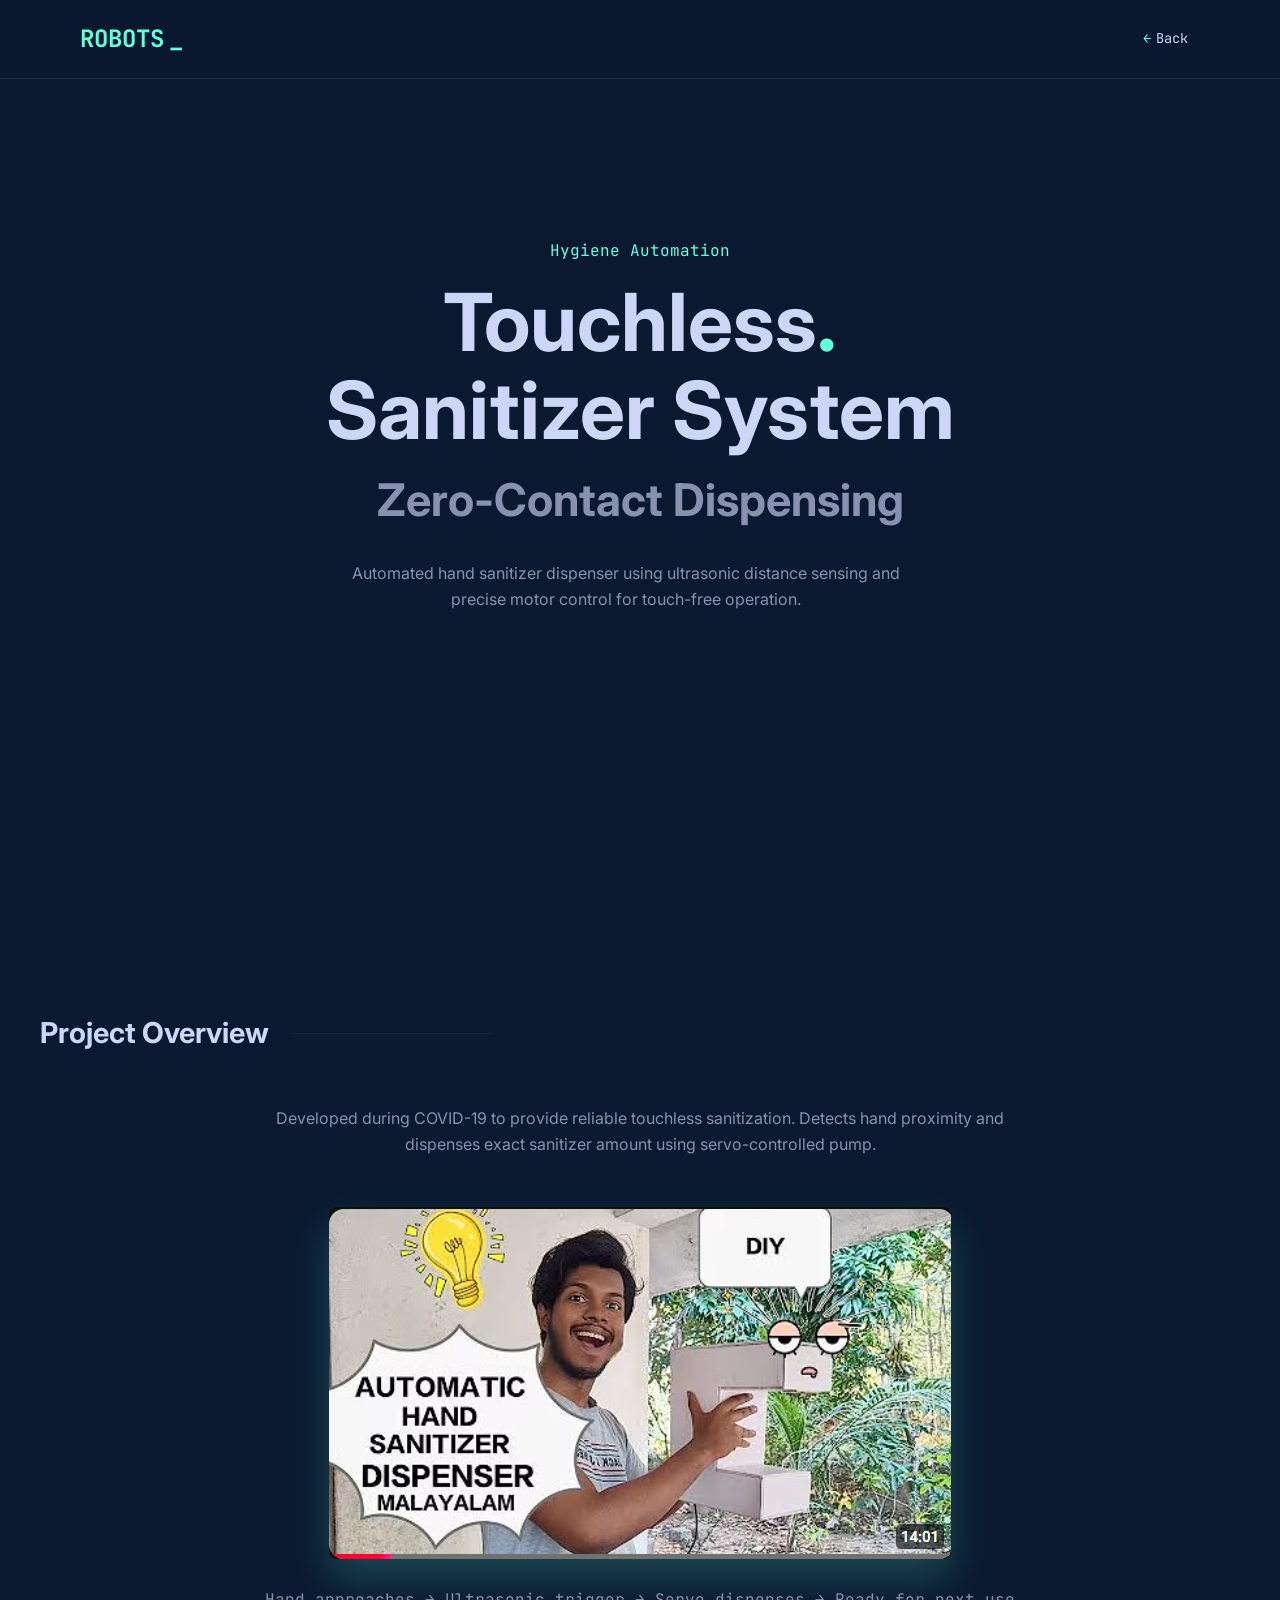
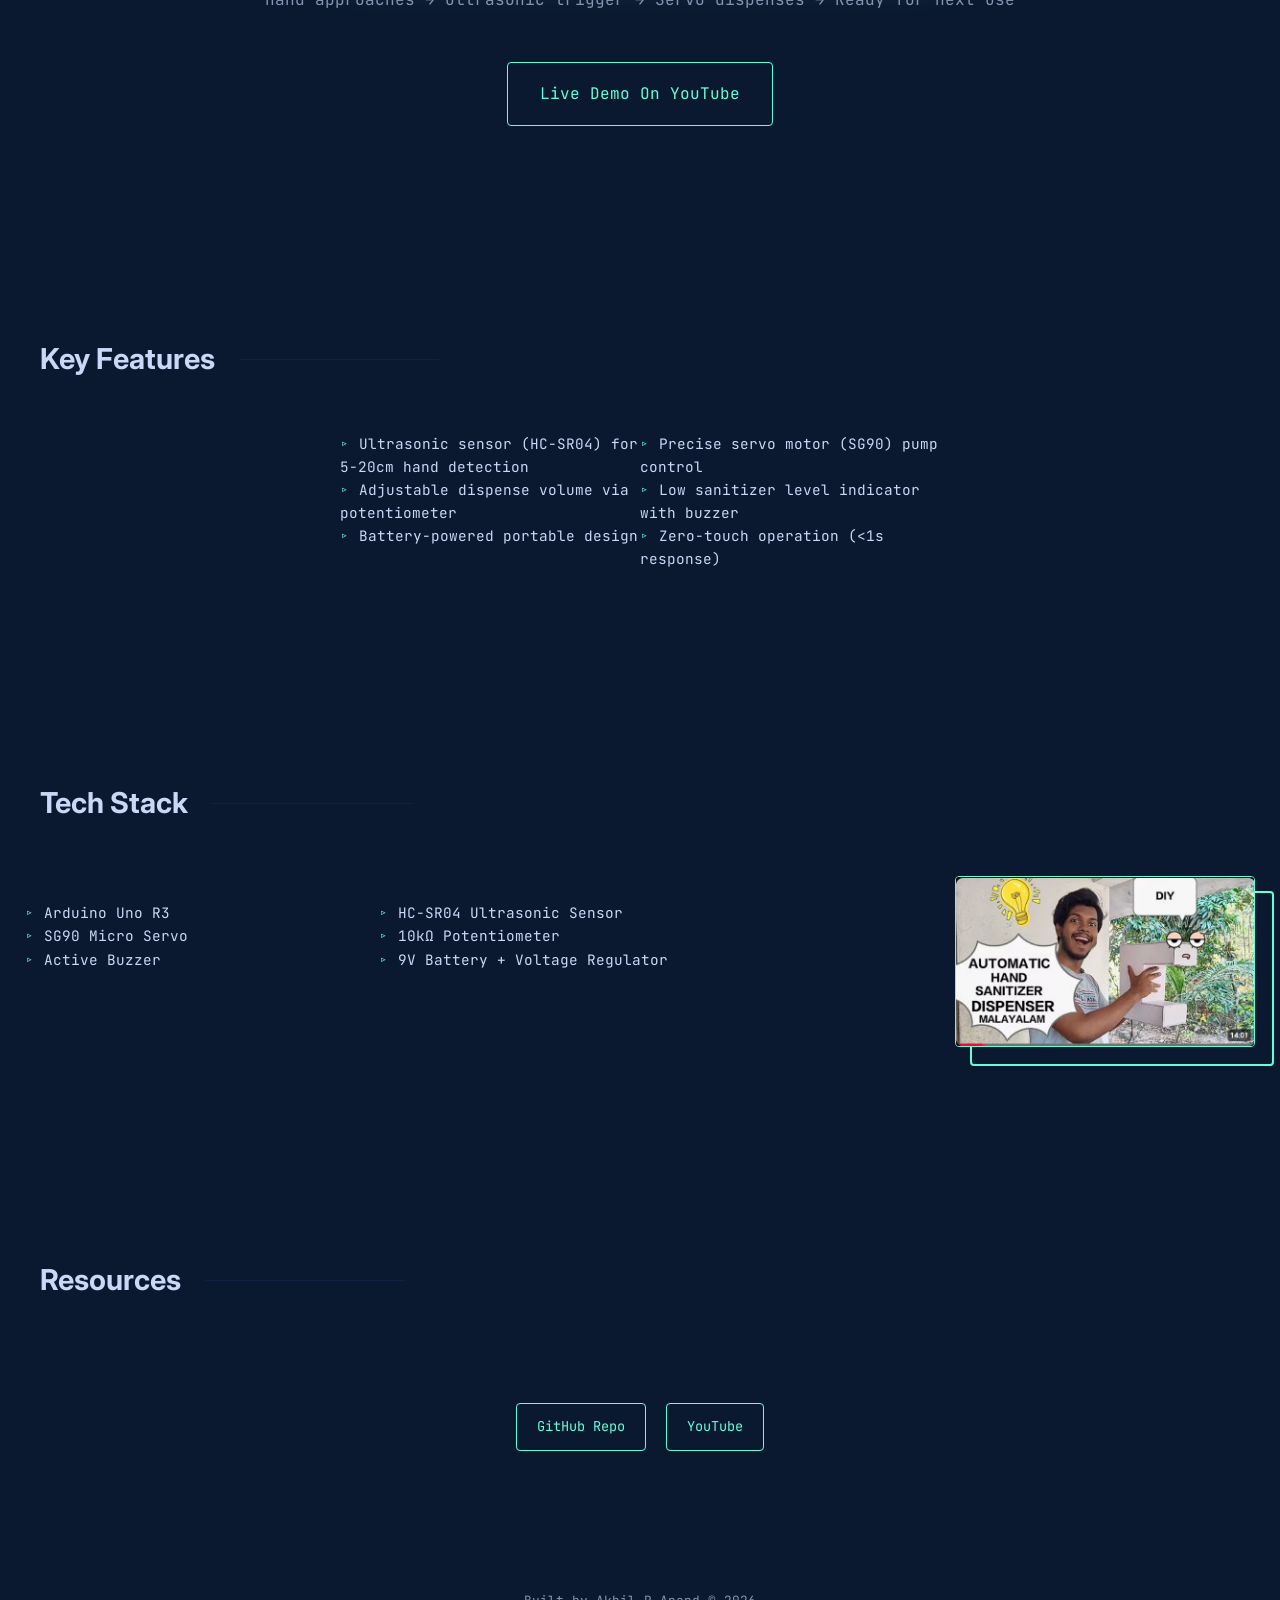
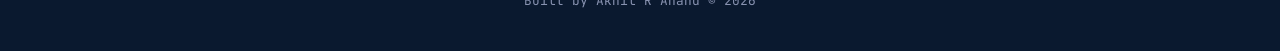
==== commit 13800f31: "fixed Grid" ====
--- a/html/projects/automaticHandSanitizerDispencer.html
+++ b/html/projects/automaticHandSanitizerDispencer.html
@@ -28,7 +28,7 @@
                 Automated hand sanitizer dispenser using ultrasonic distance sensing and precise motor control for touch-free operation.
             </p>
             <div class="hero-action">
-                <a href="#" class="btn">Live Demo</a>
+                <!-- <a href="https://youtu.be/DfhfQs4atdA?si=TtjJWzPjW6AfhEqq" class="btn">Live Demo On YouTube</a> -->
             </div>
         </div>
     </header>
@@ -43,6 +43,10 @@
                 <div style="text-align: center; margin-top: 40px;">
                     <img src="../../assets/automaticHandSanitizerDispencer.png" alt="Sanitizer Demo" style="max-width: 800px; border-radius: 8px; box-shadow: 0 20px 40px rgba(100,255,218,0.2);">
                     <p style="color: var(--text-dim); margin-top: 20px; font-family: var(--font-mono);">Hand approaches → Ultrasonic trigger → Servo dispenses → Ready for next use</p>
+
+                     <div class="hero-action">
+                <a href="https://youtu.be/DfhfQs4atdA?si=TtjJWzPjW6AfhEqq" class="btn">Live Demo On YouTube</a>
+            </div>
                 </div>
             </div>
         </section>
@@ -84,15 +88,18 @@
 
         <section class="reveal">
             <div class="container">
-                <div style="text-align: center; max-width: 600px; margin: 0 auto;">
+                <!-- <div style="text-align: center; max-width: 600px; margin: 0 auto;"> -->
                     <h2 class="section-heading">Resources</h2>
                     <div style="display: flex; gap: 20px; justify-content: center; flex-wrap: wrap;">
-                        <a href="../../index.html#projects" class="btn">← Back to Projects</a>
-                        <a href="#" class="btn-outline">GitHub Repo</a>
-                        <a href="#" class="btn-outline">Schematic PDF</a>
-                    </div>
+                        <!-- <a href="../../index.html#projects" class="btn">← Back to Projects</a> -->
+                        <a href="https://github.com/akhilranand/automatic-hand-sanitizer-dispenser" class="btn-outline">GitHub Repo</a>
+                         <div class="hero-action">
+                        <a href="https://youtu.be/DfhfQs4atdA?si=TtjJWzPjW6AfhEqq" class="btn-outline">YouTube</a>
+                         </div>
+                        <!-- <a href="#" class="btn-outline">Schematic PDF</a> -->
+                    </div> 
                 </div>
-            </div>
+            <!-- </div> -->
         </section>
     </main>
 
--- a/css/style.css
+++ b/css/style.css
@@ -29,7 +29,7 @@
 }
 
 .container {
-    max-width: 1000px;
+    max-width: 1400px;
     margin: 0 auto;
     padding: 0 25px;
 }
@@ -471,9 +471,36 @@
 /* Projects Section */
 .project-grid {
     display: grid;
-    grid-template-columns: repeat(auto-fit, minmax(320px, 1fr));
+    grid-template-columns: repeat(1, 1fr);
     gap: 30px;
-}
+    width: 100%;
+    justify-content: center;
+    margin: 0 20px;
+}
+
+@media (min-width: 480px) {
+    .project-grid {
+        grid-template-columns: repeat(2, minmax(280px, 1fr));
+    }
+}
+
+@media (min-width: 768px) {
+    .project-grid {
+        grid-template-columns: repeat(3, minmax(280px, 1fr));
+    }
+}
+
+@media (min-width: 1024px) {
+    .project-grid {
+        grid-template-columns: repeat(3, minmax(280px, 1fr));
+    }
+}
+
+/* @media (min-width: 1400px) {
+    .project-grid {
+        grid-template-columns: repeat(4, minmax(280px, 1fr));
+    }
+} */
 
 .card {
     background: var(--bg-light);
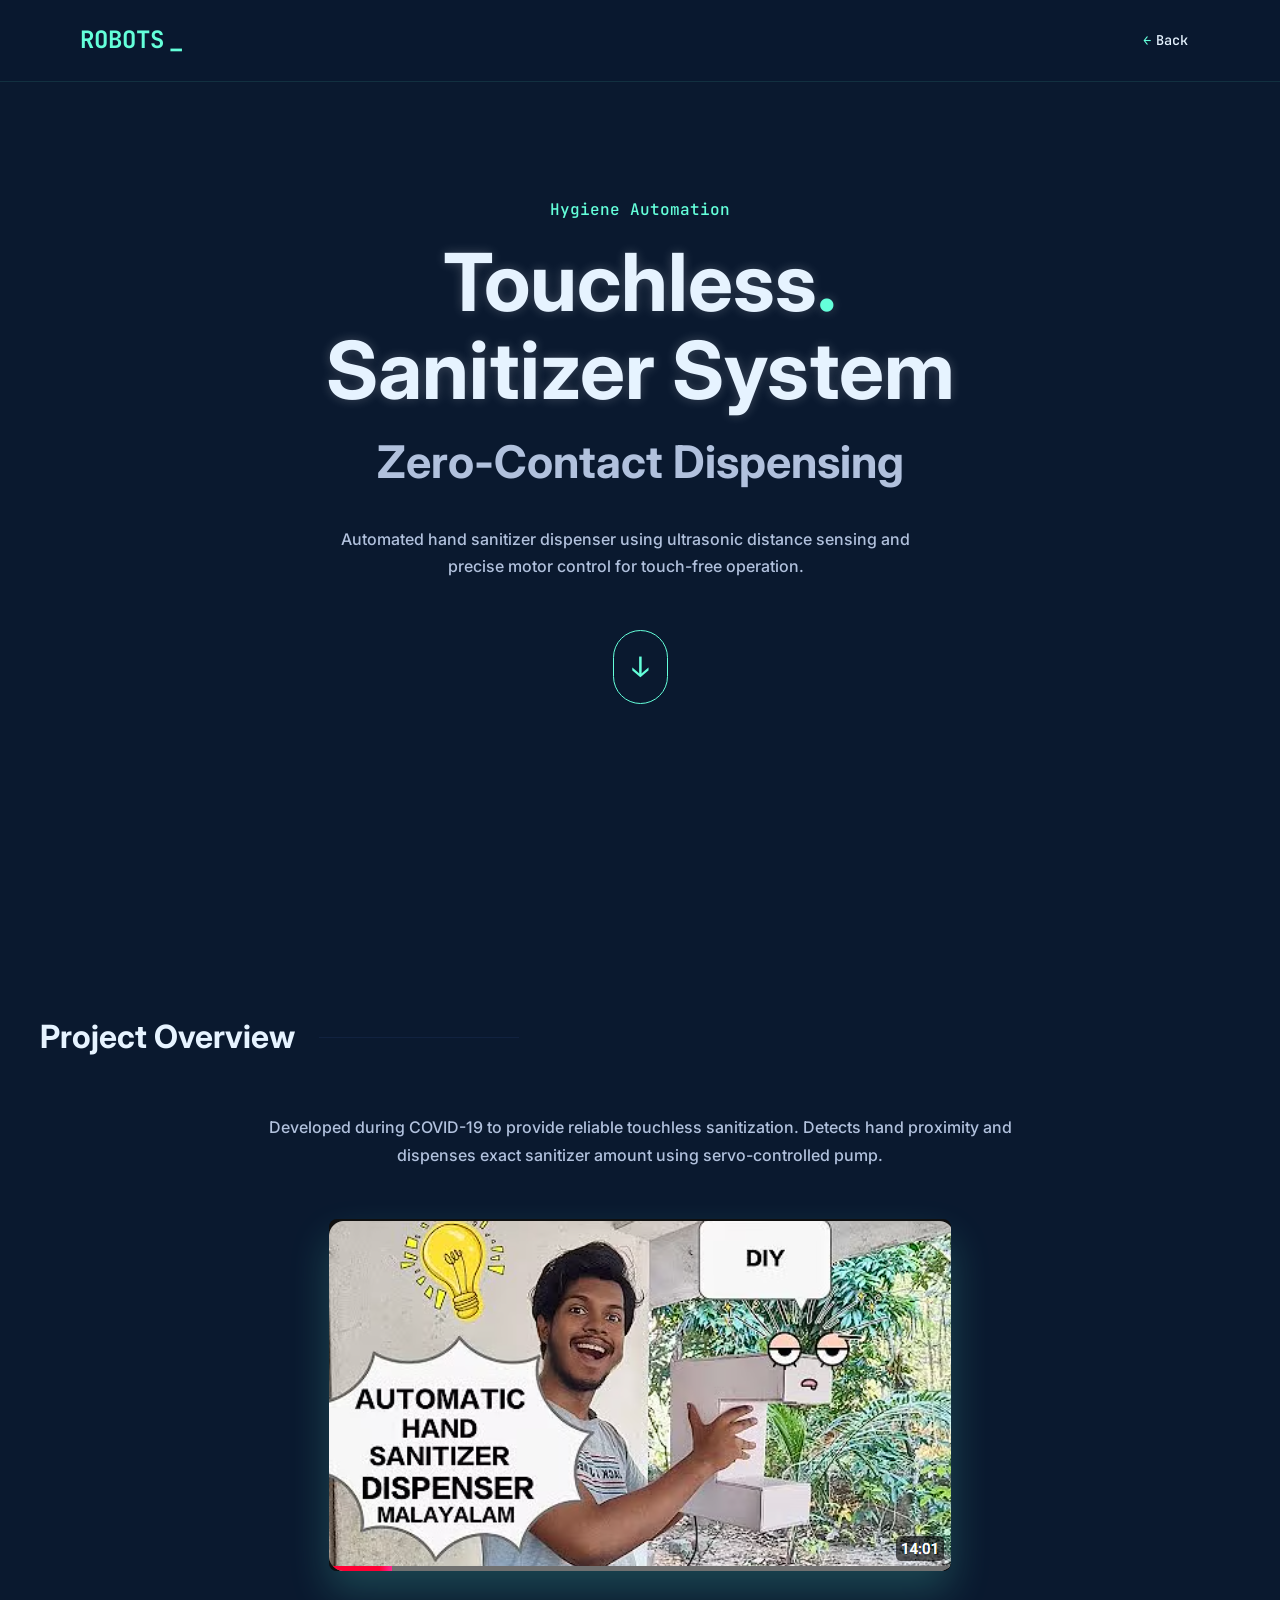
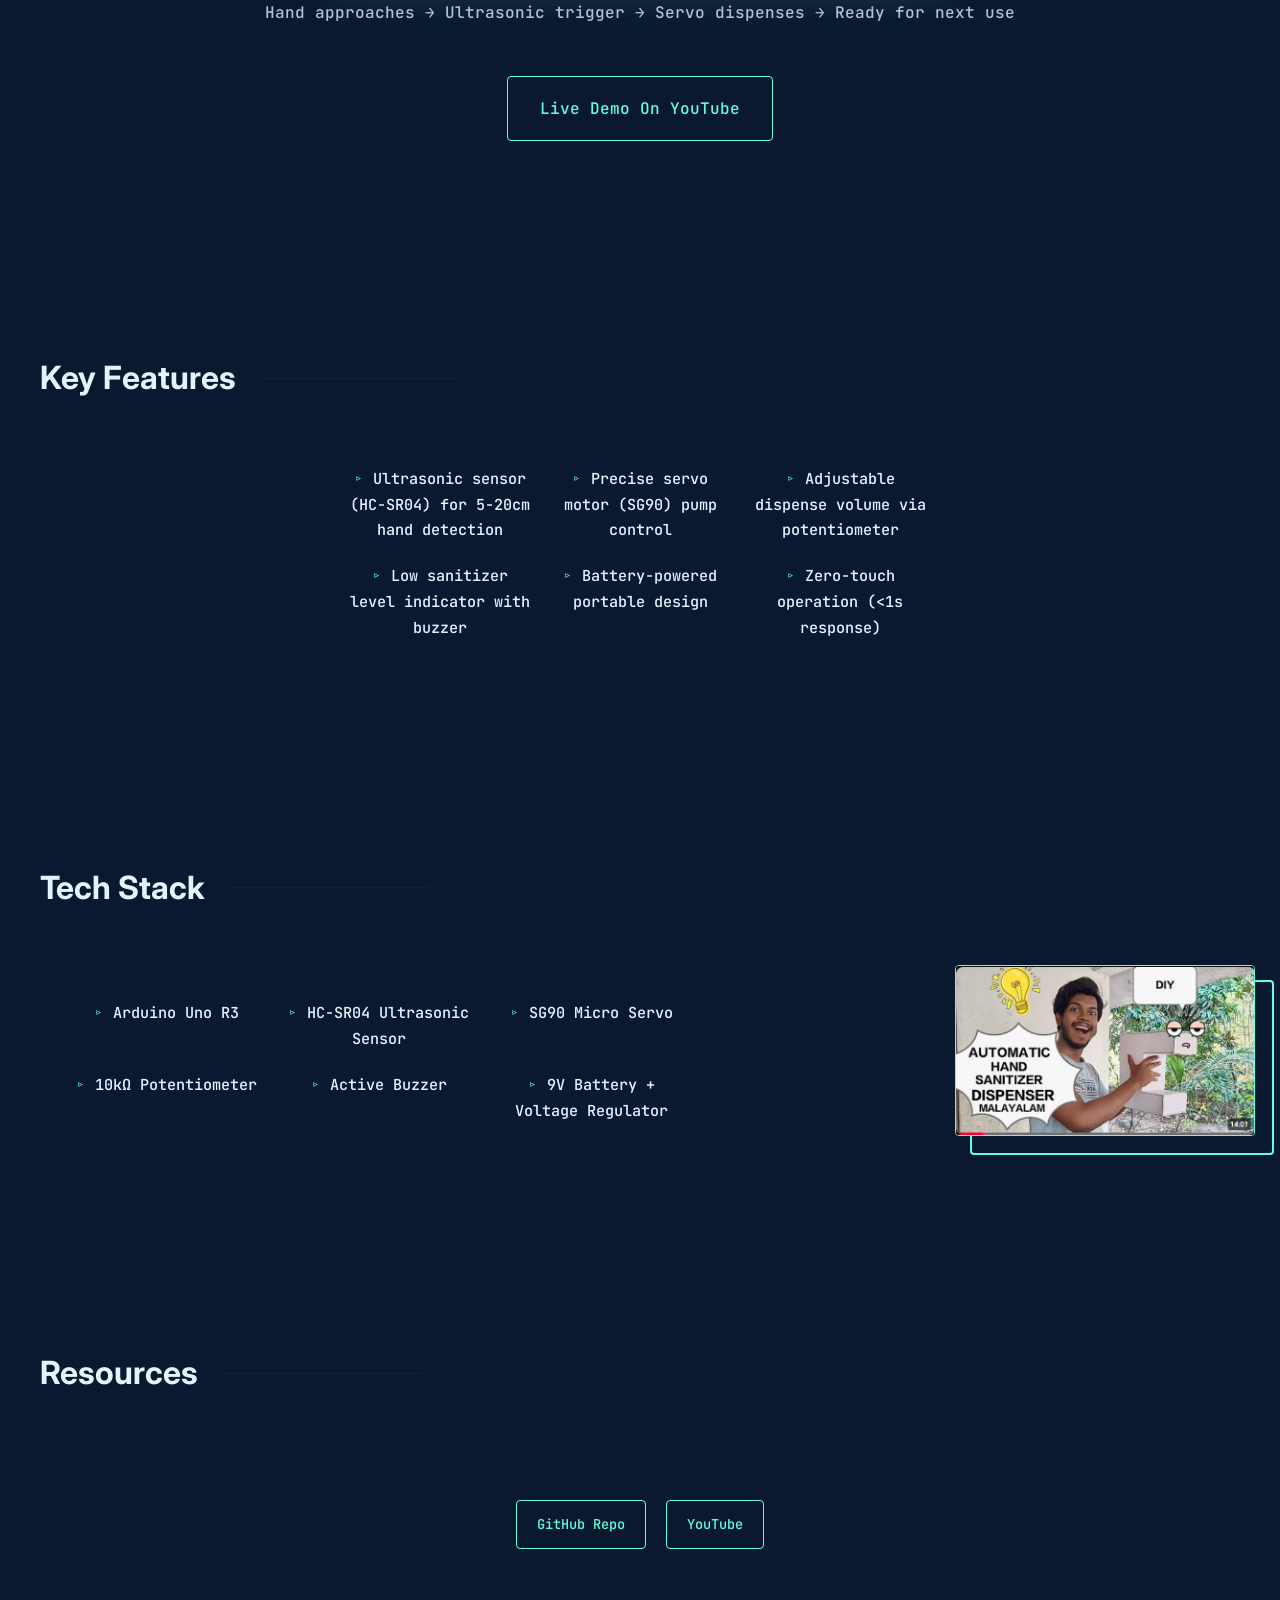
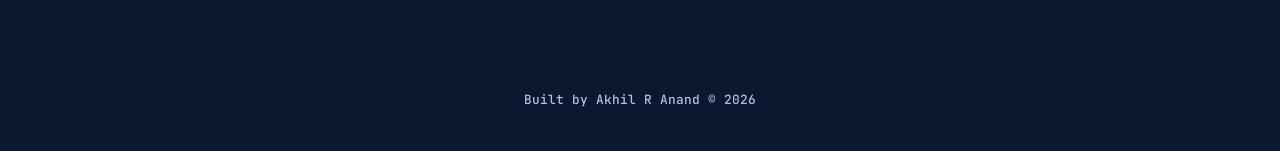
==== commit e4b7df82: "arrow button fix" ====
--- a/html/projects/automaticHandSanitizerDispencer.html
+++ b/html/projects/automaticHandSanitizerDispencer.html
@@ -30,11 +30,14 @@
             <div class="hero-action">
                 <!-- <a href="https://youtu.be/DfhfQs4atdA?si=TtjJWzPjW6AfhEqq" class="btn">Live Demo On YouTube</a> -->
             </div>
+             <div class="hero-action">
+    <a href="#project-overView" class="btn down-btn">↓</a>
+</div>
         </div>
     </header>
 
     <main>
-        <section class="reveal">
+        <section class="reveal" id="project-overView">
             <div class="container">
                 <h2 class="section-heading">Project Overview</h2>
                 <p class="contact-desc" style="text-align: center; max-width: 800px; margin: 0 auto 50px;">
--- a/css/style.css
+++ b/css/style.css
@@ -3,8 +3,8 @@
     --bg-light: #112240;
     --bg-hover: #233554;
     --accent: #64ffda;
-    --text-main: #ccd6f6;
-    --text-dim: #8892b0;
+    --text-main: #e6f3ff;
+    --text-dim: #b1c1dd;
     --font-sans: 'Inter', sans-serif;
     --font-mono: 'JetBrains Mono', monospace;
 }
@@ -24,7 +24,8 @@
     background-color: var(--bg);
     color: var(--text-main);
     font-family: var(--font-sans);
-    line-height: 1.6;
+    line-height: 1.7;
+    font-weight: 500;
     overflow-x: hidden;
 }
 
@@ -78,7 +79,7 @@
 
 .blink-underscore {
     font-family: var(--font-mono);
-    animation: blink-cursor 0.8s steps(2, start) infinite;
+    animation: blink-cursor 0.8s steps(10, start) infinite;
     color: var(--accent);
     margin-left: 2px;
     font-size: inherit;
@@ -320,6 +321,8 @@
 .hero-title {
     font-size: clamp(40px, 8vw, 80px);
     line-height: 1.1;
+    font-weight: 700;
+    text-shadow: 0 0 12px rgba(255,255,255,0.2);
     animation-delay: 0.4s;
 }
 
@@ -363,7 +366,7 @@
     flex-wrap: wrap;
     align-items: center;
     gap: 0.25rem;
-    font-size: 1.8rem;
+    font-size: 2rem;
     margin-bottom: 40px;
     color: var(--text-main);
     transition: all 0.3s ease;
@@ -372,6 +375,7 @@
     cursor: pointer;
     position: relative;
     white-space: normal;
+    font-weight: 700;
 }
 
 .section-heading:hover {
@@ -406,11 +410,25 @@
 
 .skills-list {
     display: grid;
-    grid-template-columns: repeat(2, 1fr);
+    grid-template-columns: repeat(3, 1fr);
     list-style: none;
-    margin-top: 25px;
+    
+    /* Centering Logic */
+    margin: 25px auto 0 auto; /* 25px top, auto left/right */
+    max-width: 800px;         /* Adjust this based on your design */
+    width: 90%;               /* Ensures it doesn't hit screen edges on mobile */
+    
+    /* Your existing styles */
     font-family: var(--font-mono);
-    font-size: 0.9rem;
+    font-size: 0.95rem;
+    color: var(--text-main);
+    padding: 0;               /* Removes default UL padding */
+}
+
+/* Optional: Center the text inside the grid items */
+.skills-list li {
+    text-align: center;
+    padding: 10px;
 }
 
 .skills-list li::before {
@@ -471,30 +489,48 @@
 /* Projects Section */
 .project-grid {
     display: grid;
-    grid-template-columns: repeat(1, 1fr);
+    grid-template-columns: 1fr; /* Default mobile: 1 column */
     gap: 30px;
     width: 100%;
-    justify-content: center;
-    margin: 0 20px;
-}
-
-@media (min-width: 480px) {
+    /* Removed max-width: 300px to allow the grid to actually grow */
+    max-width: 1200px; 
+    margin: 0 auto; /* Standard centering */
+}
+
+/* Small tablets / Large phones */
+@media (min-width: 600px) {
     .project-grid {
-        grid-template-columns: repeat(2, minmax(280px, 1fr));
-    }
-}
-
-@media (min-width: 768px) {
+        grid-template-columns: repeat(2, 1fr);
+    }
+}
+
+/* Desktop */
+@media (min-width: 900px) {
     .project-grid {
-        grid-template-columns: repeat(3, minmax(280px, 1fr));
-    }
-}
-
-@media (min-width: 1024px) {
+        grid-template-columns: repeat(3, 1fr);
+    }
+}
+
+/* Extra Large Screens */
+@media (min-width: 1400px) {
     .project-grid {
-        grid-template-columns: repeat(3, minmax(280px, 1fr));
-    }
-}
+        grid-template-columns: repeat(4, 1fr);
+    }
+}
+
+
+
+
+
+
+
+
+
+
+
+
+
+
 
 /* @media (min-width: 1400px) {
     .project-grid {
@@ -994,6 +1030,65 @@
     }
 }
 
+
+
+
+
+@media (max-width: 768px) {
+    .about-flex {
+        display: grid; /* Ensure grid is active */
+        grid-template-columns: 1fr;
+        text-align: center;
+        gap: 20px;
+    }
+
+    .about-image-column {
+        order: -1;
+        margin: 0 auto 40px auto; /* Centering the column itself */
+        max-width: 100%;
+        display: flex;
+        justify-content: center; /* Centers content inside the column */
+    }
+
+    .skills-list {
+        justify-content: center;
+        display: flex;
+        flex-wrap: wrap;
+    }
+
+    /* Standardized image centering for all sections */
+    section img, 
+    .about-image-column img, 
+    #demo img {
+        display: block;       /* Required for margin: auto to work */
+        margin-left: auto;    /* Pushes from left */
+        margin-right: auto;   /* Pushes from right */
+        max-width: 100% !important;
+        height: auto;         /* Maintains aspect ratio */
+    }
+
+    /* Mobile back button */
+    .mobile-back-btn {
+        display: block;
+        padding: 90px 0 20px 0;
+        text-align: left;
+        margin-left: 20px;
+    }
+
+    .mobile-back-btn a {
+        color: var(--accent);
+        text-decoration: none;
+        font-family: var(--font-mono);
+        font-size: 0.95rem;
+        transition: 0.3s;
+        display: inline-block;
+    }
+
+    .mobile-back-btn a:hover {
+        transform: translateX(-3px);
+    }
+}
+
 @media (max-width: 480px) {
     .mobile-back-btn {
         padding: 90px 0 15px 0;
@@ -1004,17 +1099,46 @@
         padding: 10px 15px;
         border: 1px solid rgba(100, 255, 218, 0.3);
         border-radius: 4px;
-        display: inline-block;
-    }
-
-    /* More aggressive mobile image sizing */
-    section img {
-        max-width: 100% !important;
-        width: calc(100% - 20px) !important;
-    }
-
+    }
+
+    /* Aggressive mobile centering */
+    section img, 
     #demo img {
-        max-width: calc(100% - 20px) !important;
-        margin: 0 10px;
-    }
-}
+        width: calc(100% - 20px) !important; /* Creates the 10px gutter on each side */
+        margin: 0 auto !important;           /* Forces the calculated space to be equal on both sides */
+        display: block;
+    }
+}
+
+.linkClick {
+    color: #79f415;
+    text-decoration: none;
+    font-weight: 600;
+    transition: all 0.3s ease;
+}
+
+.linkClick:hover {
+    color: #ee7e06;
+    text-decoration: underline;
+}
+
+.linkClick:active {
+    opacity: 0.8;
+}
+
+
+
+
+.down-btn {
+    border-radius: 80px;
+    font-size: 28px;
+    padding: 12px 18px;
+    display: inline-block;
+    text-decoration: none;
+    animation: blink 1s infinite;
+}
+
+@keyframes blink {
+    0%, 100% { opacity: 1; }
+    50% { opacity: 0.3; }
+}
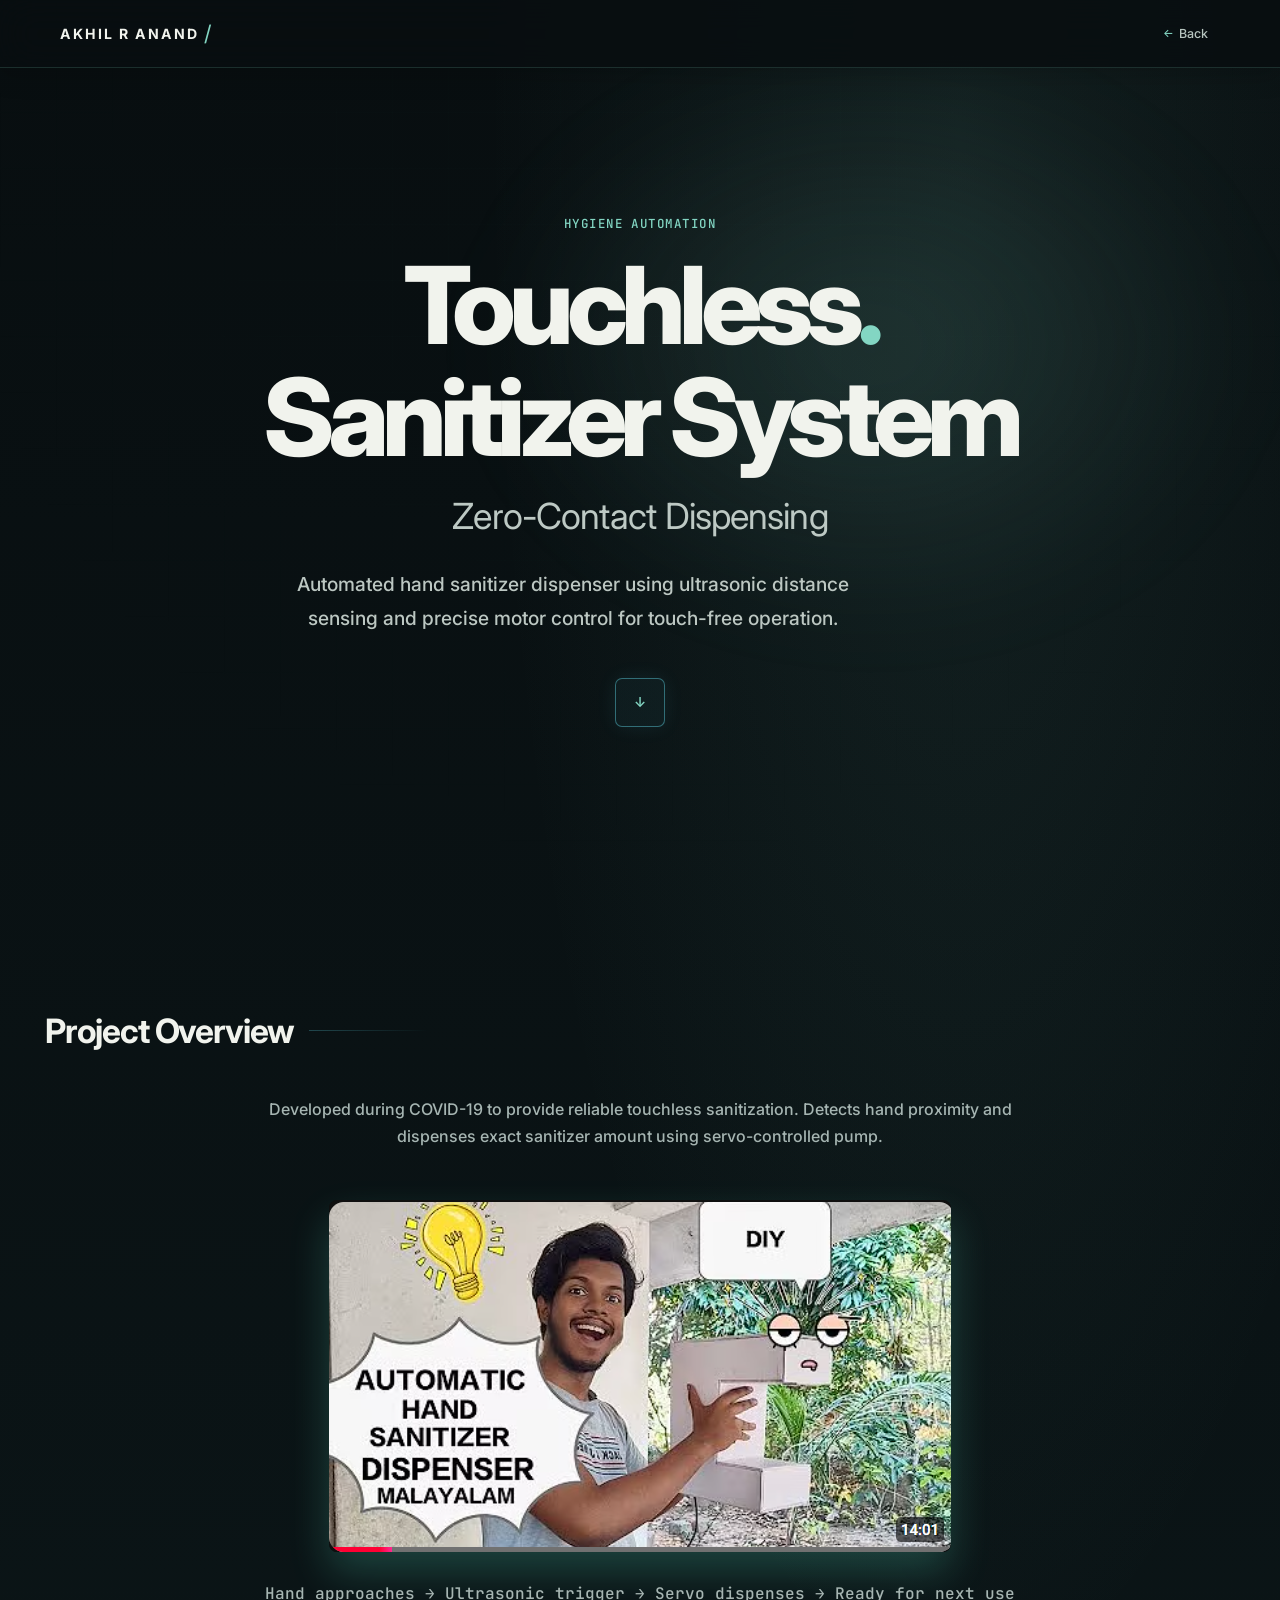
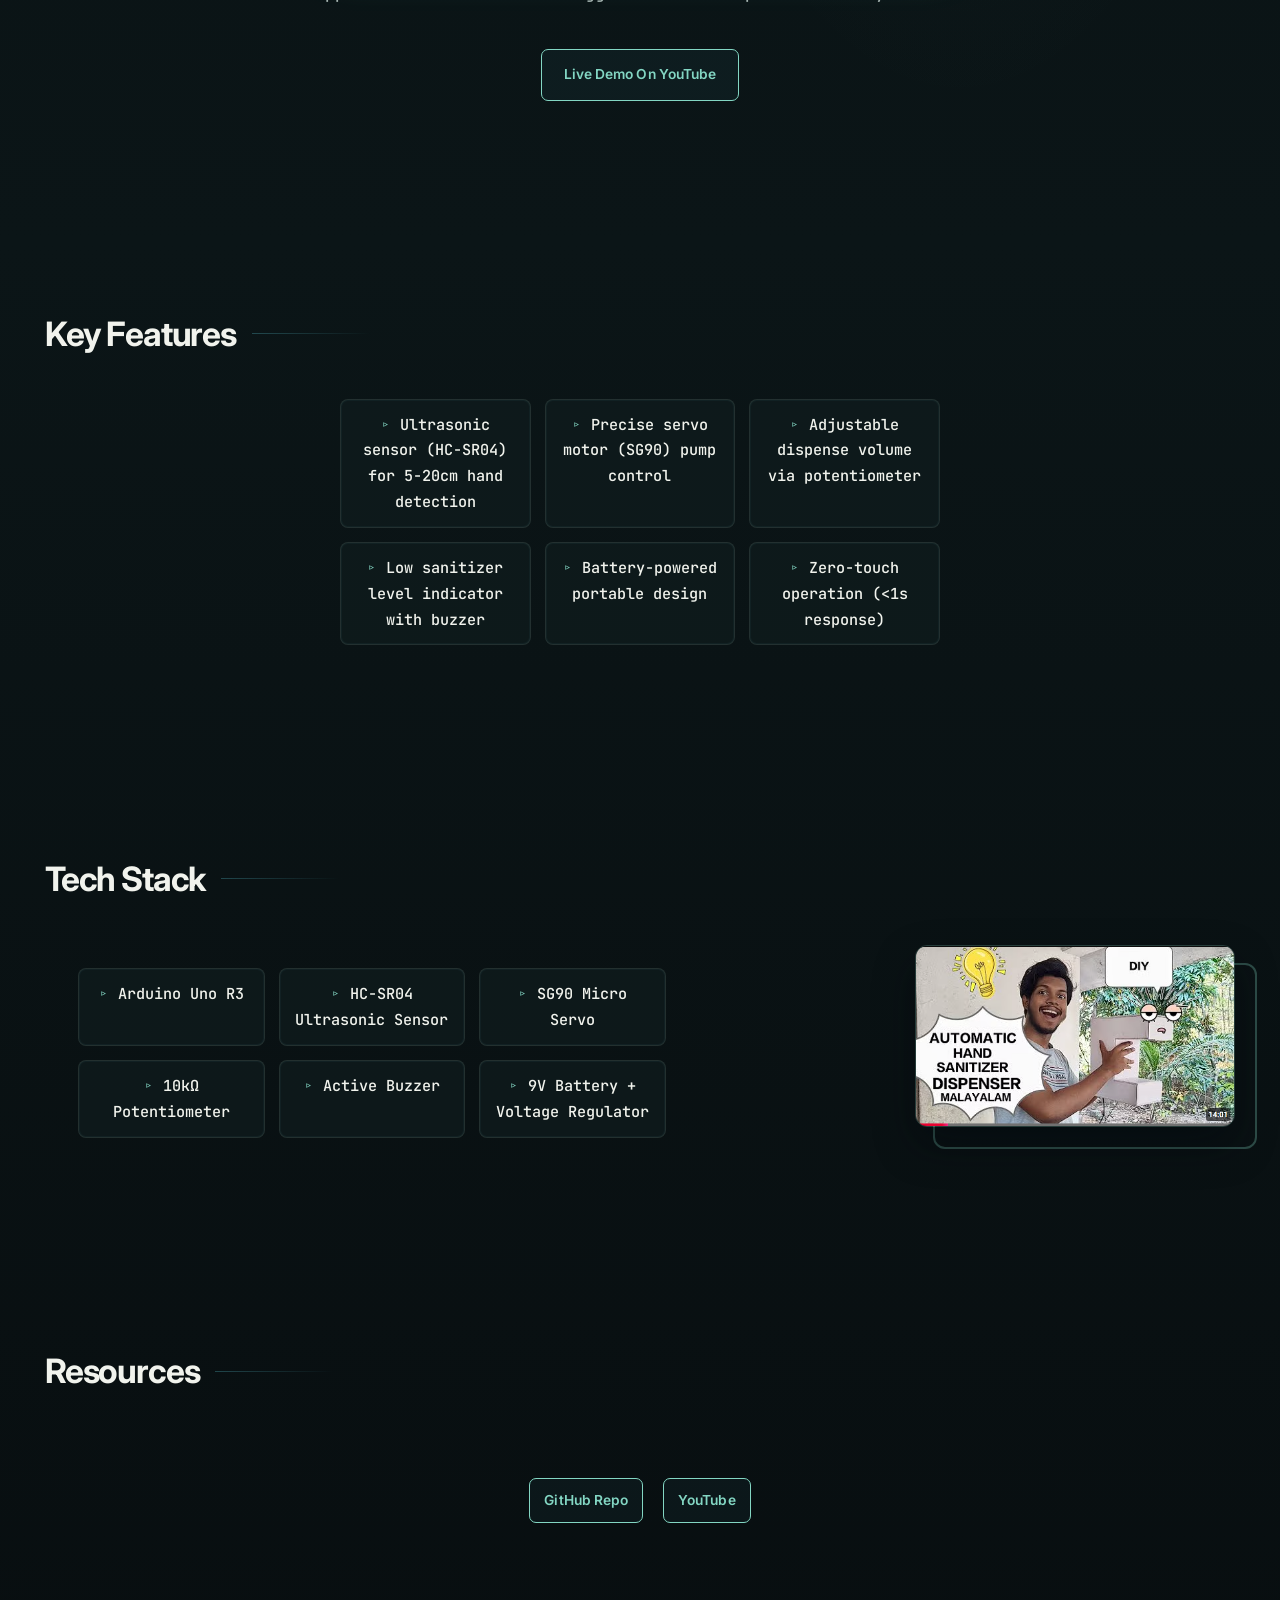
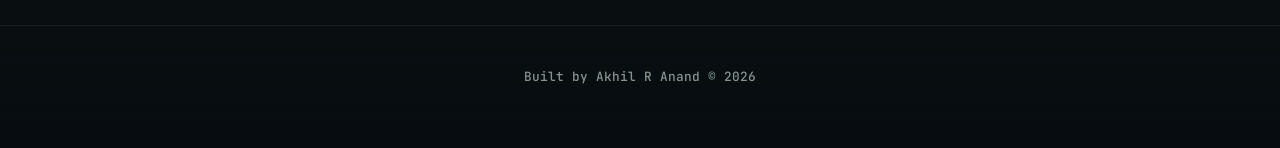
==== commit 60a1529d: "added new project" ====
--- a/html/projects/automaticHandSanitizerDispencer.html
+++ b/html/projects/automaticHandSanitizerDispencer.html
@@ -10,7 +10,7 @@
 <body>
     <nav>
         <div class="nav-container">
-            <div class="logo">ROBOTS<span class="blink-underscore">_</span></div>
+            <a class="logo" href="../../index.html">AKHIL R ANAND<span class="brand-mark" aria-hidden="true">/</span></a>
             <ul class="nav-links">
                 <li><a href="../../index.html#projects"><span class="nav-num">←</span> Back</a></li>
             </ul>
--- a/css/style.css
+++ b/css/style.css
@@ -1,10 +1,19 @@
 :root {
-    --bg: #0a192f;
-    --bg-light: #112240;
-    --bg-hover: #233554;
-    --accent: #64ffda;
-    --text-main: #e6f3ff;
-    --text-dim: #b1c1dd;
+    --bg: #080e10;
+    --bg-2: #0b1517;
+    --bg-3: #101f21;
+    --bg-panel: rgba(14, 27, 29, 0.92);
+    --bg-panel-strong: rgba(18, 34, 36, 0.98);
+    --bg-hover: rgba(24, 45, 46, 0.98);
+    --accent: #83d6c3;
+    --accent-strong: #b0e8d8;
+    --accent-warm: #d7bd83;
+    --accent-glow: rgba(103, 232, 249, 0.35);
+    --text-main: #f1f3ed;
+    --text-dim: #a6b5b2;
+    --text-soft: #d8e2de;
+    --border: rgba(131, 214, 195, 0.16);
+    --shadow-soft: 0 18px 40px rgba(4, 11, 18, 0.45);
     --font-sans: 'Inter', sans-serif;
     --font-mono: 'JetBrains Mono', monospace;
 }
@@ -13,7 +22,7 @@
 * {
     margin: 0;
     padding: 0;
-    box-sizing: border-box;
+    box-sizing: border-box; 
 }
 
 html {
@@ -21,29 +30,49 @@
 }
 
 body {
-    background-color: var(--bg);
+    background:
+        radial-gradient(ellipse at 75% 4%, rgba(131, 214, 195, 0.09), transparent 35%),
+        linear-gradient(180deg, #080e10 0%, #0b1517 55%, #080e10 100%);
     color: var(--text-main);
     font-family: var(--font-sans);
     line-height: 1.7;
     font-weight: 500;
     overflow-x: hidden;
+    position: relative;
+}
+
+body::before {
+    content: "";
+    position: fixed;
+    inset: 0;
+    background-image:
+        linear-gradient(rgba(131, 214, 195, 0.025) 1px, transparent 1px),
+        linear-gradient(90deg, rgba(131, 214, 195, 0.02) 1px, transparent 1px);
+    background-size: 56px 56px;
+    mask-image: radial-gradient(circle at 50% 20%, black 25%, transparent 85%);
+    opacity: 0.5;
+    pointer-events: none;
+    z-index: 0;
 }
 
 .container {
-    max-width: 1400px;
+    max-width: 1240px;
     margin: 0 auto;
     padding: 0 25px;
+    position: relative;
+    z-index: 1;
 }
 
 /* Navigation */
 nav {
-    background: rgba(10, 25, 47, 0.85);
-    backdrop-filter: blur(10px);
+    background: rgba(8, 14, 16, 0.88);
+    backdrop-filter: blur(18px);
     position: fixed;
     width: 100%;
     z-index: 1000;
-    padding: 20px 0;
-    border-bottom: 1px solid rgba(100, 255, 218, 0.1);
+    padding: 14px 0;
+    border-bottom: 1px solid var(--border);
+    box-shadow: 0 8px 24px rgba(0, 0, 0, 0.18);
 }
 
 /* Mobile Back Button - Hidden by default */
@@ -67,14 +96,23 @@
 }
 
 .logo {
-    font-weight: bold;
-    font-size: 1.5rem;
-    color: var(--accent);
-    font-family: var(--font-mono);
+    font-weight: 700;
+    font-size: 0.88rem;
+    color: var(--text-main);
+    font-family: var(--font-sans);
     display: inline-flex;
     align-items: center;
     gap: 0.2rem;
     white-space: nowrap;
+    letter-spacing: 0.14em;
+    text-decoration: none;
+}
+
+.brand-mark {
+    color: var(--accent);
+    font-size: 1.35rem;
+    font-weight: 400;
+    margin-left: 2px;
 }
 
 .blink-underscore {
@@ -89,7 +127,7 @@
 }
 
 .section-heading .blink-underscore {
-    color: white;
+    color: var(--text-main);
     transition: color 0.3s ease;
 }
 
@@ -106,7 +144,7 @@
     display: flex;
     list-style: none;
     align-items: center;
-    gap: 2rem;
+    gap: 1.5rem;
 }
 
 .nav-links li {
@@ -114,16 +152,17 @@
 }
 
 .nav-links li a {
-    color: var(--text-main);
+    color: var(--text-soft);
     text-decoration: none;
     font-family: var(--font-mono);
-    font-size: 0.85rem;
+    font-size: 0.82rem;
     transition: 0.3s ease;
     display: flex;
     align-items: center;
-    padding: 0.5rem 0.75rem;
-    border-radius: 4px;
+    padding: 0.55rem 0.85rem;
+    border-radius: 8px;
     position: relative;
+    border: 1px solid transparent;
 }
 
 .nav-num {
@@ -134,9 +173,11 @@
 
 .nav-links li a:hover {
     color: var(--accent);
-    background: rgba(100, 255, 218, 0.1);
+    background: linear-gradient(180deg, rgba(103, 232, 249, 0.08), rgba(103, 232, 249, 0.02));
+    border-color: rgba(103, 232, 249, 0.28);
     transform: translateY(-2px);
-    text-shadow: 0 0 10px rgba(100, 255, 218, 0.3);
+    text-shadow: 0 0 10px rgba(103, 232, 249, 0.25);
+    box-shadow: inset 0 0 12px rgba(103, 232, 249, 0.06);
 }
 
 /* Tooltip styling for nav links */
@@ -150,13 +191,14 @@
     bottom: -40px;
     left: 50%;
     transform: translateX(-50%);
-    background: rgba(100, 255, 218, 0.15);
+    background: rgba(12, 30, 40, 0.96);
     color: var(--accent);
     padding: 8px 12px;
-    border-radius: 4px;
+    border-radius: 6px;
     font-size: 0.75rem;
     white-space: nowrap;
-    border: 1px solid rgba(100, 255, 218, 0.3);
+    border: 1px solid rgba(103, 232, 249, 0.35);
+    box-shadow: 0 10px 30px rgba(2, 8, 14, 0.4);
     z-index: 100;
     pointer-events: none;
     animation: tooltipFadeIn 0.3s ease;
@@ -195,6 +237,7 @@
     border-radius: 10px;
     transition: all 0.3s cubic-bezier(0.25, 0.46, 0.45, 0.94);
     transform-origin: 1px;
+    box-shadow: 0 0 8px rgba(103, 232, 249, 0.4);
 }
 
 .hamburger.active span:nth-child(1) {
@@ -227,7 +270,7 @@
         height: 100vh;
         width: 300px;
         max-width: 80vw;
-        background: rgba(10, 25, 47, 0.98);
+        background: rgba(6, 16, 22, 0.98);
         backdrop-filter: blur(20px);
         transform: translateX(-100%);
         transition: transform 0.4s cubic-bezier(0.25, 0.46, 0.45, 0.94);
@@ -235,7 +278,8 @@
         align-items: center;
         justify-content: center;
         z-index: 1000;
-        border-right: 1px solid rgba(100, 255, 218, 0.2);
+        border-right: 1px solid var(--border);
+        box-shadow: 18px 0 30px rgba(0, 0, 0, 0.3);
     }
 
     .nav-menu.active {
@@ -268,7 +312,7 @@
     }
 
     .nav-links li a:hover {
-        background: rgba(100, 255, 218, 0.1);
+        background: rgba(103, 232, 249, 0.08);
         transform: translateX(5px);
     }
 
@@ -284,25 +328,39 @@
         left: 0;
         width: 100vw;
         height: 100vh;
-        background: rgba(0,0,0,0.5);
+        background: rgba(3, 10, 16, 0.6);
         z-index: 999;
     }
 }
 
 /* Centered Hero */
 .hero {
-    height: 100vh;
+    min-height: min(860px, 100vh);
     display: flex;
     align-items: center;
     justify-content: center;
     text-align: center;
+    position: relative;
+    padding: 110px 0 80px;
+}
+
+.hero::before {
+    content: "";
+    position: absolute;
+    inset: 10% 12% auto 12%;
+    height: 420px;
+    background: radial-gradient(circle, rgba(103, 232, 249, 0.1), transparent 60%);
+    filter: blur(36px);
+    pointer-events: none;
 }
 
 .hero-content {
     display: flex;
     flex-direction: column;
     align-items: center;
-    max-width: 800px;
+    max-width: 900px;
+    position: relative;
+    z-index: 1;
 }
 
 .hero-content>* {
@@ -314,15 +372,19 @@
 .mono-text {
     color: var(--accent);
     font-family: var(--font-mono);
-    margin-bottom: 15px;
+    margin-bottom: 16px;
     animation-delay: 0.2s;
+    letter-spacing: 0.12em;
+    text-transform: uppercase;
+    font-size: 0.78rem;
 }
 
 .hero-title {
-    font-size: clamp(40px, 8vw, 80px);
-    line-height: 1.1;
-    font-weight: 700;
-    text-shadow: 0 0 12px rgba(255,255,255,0.2);
+    font-size: clamp(40px, 8vw, 84px);
+    line-height: 1.04;
+    font-weight: 800;
+    letter-spacing: -0.05em;
+    text-shadow: none;
     animation-delay: 0.4s;
 }
 
@@ -331,21 +393,38 @@
 }
 
 .hero-subtitle {
-    font-size: clamp(28px, 5vw, 45px);
+    font-size: clamp(24px, 4vw, 36px);
     color: var(--text-dim);
-    margin-top: 10px;
+    margin-top: 12px;
     animation-delay: 0.6s;
+    font-weight: 500;
+    letter-spacing: 0.02em;
 }
 
 .hero-tagline {
-    max-width: 600px;
-    margin-top: 25px;
+    max-width: 620px;
+    margin-top: 20px;
     color: var(--text-dim);
     animation-delay: 0.8s;
+    font-size: 1.1rem;
+    line-height: 1.8;
+}
+
+.hero-actions {
+    display: flex;
+    flex-wrap: wrap;
+    justify-content: center;
+    gap: 12px;
+    margin-top: 34px;
+    animation: fadeInUp 0.8s 1s both;
+}
+
+.hero-actions .btn {
+    margin: 0;
 }
 
 .hero-action {
-    margin-top: 50px;
+    margin-top: 42px;
     animation-delay: 1s;
 }
 
@@ -358,7 +437,9 @@
 
 /* Shared Section Styles */
 section {
-    padding: 100px 0;
+    padding: clamp(4.5rem, 8vw, 6.5rem) 0;
+    position: relative;
+    z-index: 1;
 }
 
 .section-heading {
@@ -366,38 +447,29 @@
     flex-wrap: wrap;
     align-items: center;
     gap: 0.25rem;
-    font-size: 2rem;
-    margin-bottom: 40px;
+    font-size: clamp(1.55rem, 3vw, 1.9rem);
+    margin-bottom: 32px;
     color: var(--text-main);
-    transition: all 0.3s ease;
-    padding: 10px 15px;
-    border-radius: 4px;
-    cursor: pointer;
+    padding: 0;
+    border-radius: 0;
     position: relative;
     white-space: normal;
     font-weight: 700;
-}
-
-.section-heading:hover {
-    color: var(--accent);
-    background: rgba(100, 255, 218, 0.08);
-    transform: translateX(5px);
-    text-shadow: 0 0 15px rgba(100, 255, 218, 0.2);
+    border: 0;
+    background: transparent;
 }
 
 .section-heading::after {
     content: "";
     display: block;
-    width: 200px;
+    width: clamp(48px, 10vw, 120px);
     height: 1px;
-    background: var(--bg-light);
-    margin-left: 20px;
-    transition: all 0.3s ease;
-}
-
-.section-heading:hover::after {
-    background: var(--accent);
-    width: 300px;
+    background: linear-gradient(90deg, rgba(103, 232, 249, 0.25), rgba(103, 232, 249, 0));
+    margin-left: 12px;
+}
+
+.section-heading .blink-underscore {
+    display: none;
 }
 
 /* About Section */
@@ -405,30 +477,39 @@
     display: grid;
     grid-template-columns: 3fr 2fr;
     gap: 50px;
-    align-items: flex-start;
+    align-items: center;
+}
+
+.about-text p {
+    max-width: 700px;
+    margin: 0 auto;
+    color: var(--text-dim);
+    font-size: 1.06rem;
+    line-height: 1.9;
 }
 
 .skills-list {
     display: grid;
-    grid-template-columns: repeat(3, 1fr);
+    grid-template-columns: repeat(3, minmax(150px, 1fr));
     list-style: none;
-    
-    /* Centering Logic */
-    margin: 25px auto 0 auto; /* 25px top, auto left/right */
-    max-width: 800px;         /* Adjust this based on your design */
-    width: 90%;               /* Ensures it doesn't hit screen edges on mobile */
-    
-    /* Your existing styles */
+    margin: 25px auto 0 auto;
+    max-width: 800px;
+    width: 90%;
     font-family: var(--font-mono);
     font-size: 0.95rem;
     color: var(--text-main);
-    padding: 0;               /* Removes default UL padding */
-}
-
-/* Optional: Center the text inside the grid items */
+    padding: 0;
+    gap: 14px;
+}
+
 .skills-list li {
     text-align: center;
-    padding: 10px;
+    padding: 12px 14px;
+    border: 1px solid rgba(103, 232, 249, 0.2);
+    border-radius: 10px;
+    background: rgba(11, 23, 31, 0.6);
+    box-shadow: inset 0 0 0 1px rgba(103, 232, 249, 0.04);
+    transition: all 0.25s ease;
 }
 
 .skills-list li::before {
@@ -437,130 +518,116 @@
     margin-right: 10px;
 }
 
+.skills-list li:hover {
+    transform: translateY(-2px);
+    border-color: rgba(103, 232, 249, 0.35);
+    background: rgba(18, 43, 55, 0.8);
+    box-shadow: 0 0 18px rgba(103, 232, 249, 0.08);
+}
+
 .about-image-column {
     position: relative;
-    max-width: 300px;
+    max-width: 320px;
     justify-self: center;
 }
 
 .image-wrapper {
     position: relative;
+    display: inline-block;
 }
 
 .image-wrapper img {
     width: 100%;
     height: auto;
     display: block;
-    border-radius: 4px;
-    border: 1px solid var(--accent);
+    border-radius: 16px;
+    border: 1px solid rgba(103, 232, 249, 0.35);
     position: relative;
     z-index: 2;
+    box-shadow: var(--shadow-soft);
 }
 
 .image-wrapper::after {
     content: "";
     position: absolute;
-    top: 15px;
-    left: 15px;
+    top: 18px;
+    left: 18px;
     width: 100%;
     height: 100%;
-    border: 2px solid var(--accent);
+    border: 2px solid rgba(103, 232, 249, 0.6);
     z-index: 1;
-    border-radius: 4px;
+    border-radius: 16px;
     transition: 0.4s cubic-bezier(0.25, 0.46, 0.45, 0.94);
     transform: translate(0, 0);
+    box-shadow: 0 0 22px rgba(103, 232, 249, 0.2);
 }
 
 .image-wrapper:hover::after {
-    transform: translate(-5px, -5px);
+    transform: translate(-8px, -8px);
 }
 
 .image-wrapper img {
     transition: 0.4s cubic-bezier(0.25, 0.46, 0.45, 0.94);
-    filter: brightness(1);
+    filter: brightness(1.04) saturate(1.12);
 }
 
 .image-wrapper:hover img {
-    transform:  translate(-2px, -2px) rotate(1deg);
-    
-    box-shadow: 0 20px 40px rgba(100, 255, 218, 0.3);
+    transform: translate(-3px, -3px) rotate(1deg);
+    box-shadow: 0 22px 44px rgba(103, 232, 249, 0.18);
 }
 
 /* Projects Section */
 .project-grid {
     display: grid;
-    grid-template-columns: 1fr; /* Default mobile: 1 column */
+    grid-template-columns: 1fr;
     gap: 30px;
     width: 100%;
-    /* Removed max-width: 300px to allow the grid to actually grow */
-    max-width: 1200px; 
-    margin: 0 auto; /* Standard centering */
-}
-
-/* Small tablets / Large phones */
+    max-width: 1200px;
+    margin: 0 auto;
+}
+
 @media (min-width: 600px) {
     .project-grid {
         grid-template-columns: repeat(2, 1fr);
     }
 }
 
-/* Desktop */
 @media (min-width: 900px) {
     .project-grid {
         grid-template-columns: repeat(3, 1fr);
     }
 }
 
-/* Extra Large Screens */
 @media (min-width: 1400px) {
     .project-grid {
-        grid-template-columns: repeat(4, 1fr);
-    }
-}
-
-
-
-
-
-
-
-
-
-
-
-
-
-
-
-/* @media (min-width: 1400px) {
-    .project-grid {
-        grid-template-columns: repeat(4, minmax(280px, 1fr));
-    }
-} */
+        grid-template-columns: repeat(3, 1fr);
+    }
+}
 
 .card {
-    background: var(--bg-light);
-    border-radius: 4px;
+    background: linear-gradient(180deg, rgba(17, 36, 46, 0.88), rgba(10, 22, 30, 0.94));
+    border-radius: 14px;
     overflow: hidden;
     transition: all 0.3s ease;
-    border-bottom: 3px solid transparent;
+    border: 1px solid rgba(103, 232, 249, 0.14);
     display: flex;
     flex-direction: column;
-    cursor: pointer;
+    cursor: default;
     position: relative;
+    box-shadow: 0 10px 25px rgba(2, 8, 14, 0.25);
 }
 
 .card:hover {
-    transform: translateY(-10px);
-    background: var(--bg-hover);
-    border-bottom: 3px solid var(--accent);
-    box-shadow: 0 15px 40px rgba(100, 255, 218, 0.15);
+    transform: translateY(-4px);
+    border-color: rgba(103, 232, 249, 0.28);
+    box-shadow: 0 14px 32px rgba(0, 0, 0, 0.28);
 }
 
 .image-container {
-    height: 180px;
+    height: 190px;
     overflow: hidden;
     position: relative;
+    border-bottom: 1px solid rgba(103, 232, 249, 0.12);
 }
 
 .project-img {
@@ -571,12 +638,12 @@
 }
 
 .card:hover .project-img {
-    transform: scale(1.05) rotate(1deg);
-    filter: brightness(1.1);
+    transform: scale(1.025);
+    filter: brightness(1.04);
 }
 
 .card-content {
-    padding: 25px 25px 20px 25px;
+    padding: 24px;
     display: flex;
     flex-direction: column;
     justify-content: space-between;
@@ -595,37 +662,49 @@
 
 .card-content h3 {
     transition: all 0.3s ease;
+    margin-bottom: 12px;
 }
 
 .card:hover .card-content h3 {
     color: var(--accent);
-    text-shadow: 0 0 10px rgba(100, 255, 218, 0.2);
 }
 
 .tech-stack {
     transition: all 0.3s ease;
+    margin-bottom: 14px;
+}
+
+.linkedin-post-card .tech-stack {
+    display: flex;
+    flex-wrap: wrap;
+    align-items: center;
+    justify-content: center;
+    gap: 8px;
+    min-height: 60px;
 }
 
 .tech-tag {
     font-family: var(--font-mono);
     color: var(--accent);
-    font-size: 0.75rem;
-    margin-right: 12px;
-    padding: 4px 8px;
-    background: rgba(100, 255, 218, 0.1);
-    border-radius: 3px;
-    border: 1px solid rgba(100, 255, 218, 0.2);
+    font-size: 0.73rem;
+    margin-right: 10px;
+    padding: 5px 8px;
+    background: rgba(103, 232, 249, 0.08);
+    border-radius: 999px;
+    border: 1px solid rgba(103, 232, 249, 0.2);
     display: inline-block;
     transition: all 0.3s ease;
+    letter-spacing: 0.04em;
+}
+
+.linkedin-post-card .tech-tag {
+    margin: 0;
 }
 
 .card:hover .tech-tag {
-    background: rgba(100, 255, 218, 0.2);
-    border-color: rgba(100, 255, 218, 0.4);
-    box-shadow: 0 0 8px rgba(100, 255, 218, 0.2);
-    transform: translateY(-2px);
-}
-
+    background: rgba(103, 232, 249, 0.12);
+    border-color: rgba(103, 232, 249, 0.32);
+}
 /* Contact Section (NEW) */
 .contact-container {
     text-align: center;
@@ -654,15 +733,24 @@
 .btn-outline {
     font-family: var(--font-mono);
     text-decoration: none;
-    border-radius: 4px;
+    border-radius: 8px;
     transition: 0.3s;
     border: 1px solid var(--accent);
     color: var(--accent);
     display: inline-block;
+    background: rgba(103, 232, 249, 0.04);
+    box-shadow: none;
 }
 
 .btn {
-    padding: 18px 32px;
+    padding: 13px 22px;
+}
+
+.btn-primary {
+    color: #07111b;
+    background: var(--accent);
+    border-color: var(--accent);
+    font-weight: 700;
 }
 
 .btn.large {
@@ -671,7 +759,7 @@
 }
 
 .btn-outline {
-    padding: 12px 20px;
+    padding: 10px 16px;
     font-size: 0.85rem;
     margin-top: auto;
     align-self: center;
@@ -688,43 +776,14 @@
 
 .btn:hover,
 .btn-outline:hover {
-    background: rgba(100, 255, 218, 0.1);
-    transform: translateY(-3px);
-    box-shadow: 0 5px 15px rgba(100, 255, 218, 0.1);
-    text-shadow: 0 0 8px rgba(100, 255, 218, 0.2);
-}
-
-/* Mouse fire spark trail */
-.mouse-spark-container {
-    position: fixed;
-    pointer-events: none;
-    top: 0;
-    left: 0;
-    width: 100vw;
-    height: 100vh;
-    z-index: 9999;
-    overflow: hidden;
-}
-
-.mouse-spark {
-    position: fixed;
-    pointer-events: none;
-    border-radius: 50%;
-    background: radial-gradient(circle, rgba(100, 255, 218, 0.7), rgba(100, 255, 218, 0.2));
-    box-shadow: 0 0 5px rgba(100, 255, 218, 0.5);
-    transform: translate(-50%, -50%) scale(1);
-    animation: fire-spark-fade 0.5s ease-out forwards;
-}
-
-@keyframes fire-spark-fade {
-    0% {
-        opacity: 1;
-        transform: translate(-50%, -50%) scale(1);
-    }
-    100% {
-        opacity: 0;
-        transform: translate(calc(-50% + 8px), calc(-50% - 10px)) scale(0.3);
-    }
+    background: rgba(103, 232, 249, 0.12);
+    transform: translateY(-2px);
+    border-color: var(--accent-strong);
+}
+
+.btn-primary:hover {
+    color: #07111b;
+    background: var(--accent-strong);
 }
 
 .card:hover .btn-outline {
@@ -754,13 +813,14 @@
 }
 
 .experience-card {
-    background: var(--bg-light);
-    border-radius: 12px;
+    background: linear-gradient(180deg, rgba(17, 36, 46, 0.95), rgba(9, 19, 25, 0.96));
+    border-radius: 18px;
     padding: 2rem;
-    border: 1px solid rgba(100, 255, 218, 0.2);
+    border: 1px solid rgba(103, 232, 249, 0.2);
     transition: all 0.3s ease;
     position: relative;
     overflow: hidden;
+    box-shadow: 0 10px 24px rgba(2, 8, 14, 0.2);
 }
 
 .experience-card::before {
@@ -770,14 +830,14 @@
     left: 0;
     width: 4px;
     height: 100%;
-    background: linear-gradient(180deg, var(--accent), rgba(100, 255, 218, 0.3));
+    background: linear-gradient(180deg, var(--accent), rgba(103, 232, 249, 0.3));
     border-radius: 2px 0 0 2px;
 }
 
 .experience-card:hover {
     transform: translateY(-5px);
-    box-shadow: 0 10px 30px rgba(100, 255, 218, 0.1);
-    border-color: rgba(100, 255, 218, 0.4);
+    box-shadow: 0 16px 32px rgba(103, 232, 249, 0.08);
+    border-color: rgba(103, 232, 249, 0.4);
 }
 
 .experience-header {
@@ -812,10 +872,10 @@
     font-family: var(--font-mono);
     color: var(--accent);
     font-size: 0.85rem;
-    background: rgba(100, 255, 218, 0.1);
+    background: rgba(103, 232, 249, 0.08);
     padding: 0.6rem 1.2rem;
-    border-radius: 20px;
-    border: 1px solid rgba(100, 255, 218, 0.3);
+    border-radius: 999px;
+    border: 1px solid rgba(103, 232, 249, 0.3);
     white-space: nowrap;
     flex-shrink: 0;
     text-align: center;
@@ -839,20 +899,21 @@
     display: flex;
     align-items: flex-start;
     margin-bottom: 30px;
-    padding: 20px;
-    background: var(--bg-light);
-    border-radius: 4px;
-    border-right: 3px solid var(--accent);
+    padding: 22px 24px;
+    background: linear-gradient(180deg, rgba(17, 36, 46, 0.96), rgba(11, 22, 29, 0.96));
+    border-radius: 16px;
+    border-left: 3px solid var(--accent);
+    border-right: 1px solid rgba(103, 232, 249, 0.12);
     transition: all 0.3s ease;
-    cursor: pointer;
+    cursor: default;
     position: relative;
+    box-shadow: 0 10px 24px rgba(2, 8, 14, 0.2);
 }
 
 .education-item:hover {
-    transform: translateY(-5px) translateX(5px);
-    background: rgba(100, 255, 218, 0.08);
-    border-right-width: 4px;
-    box-shadow: 0 10px 25px rgba(100, 255, 218, 0.15);
+    transform: translateY(-2px);
+    background: rgba(103, 232, 249, 0.06);
+    box-shadow: 0 12px 28px rgba(103, 232, 249, 0.08);
 }
 
 .education-date {
@@ -863,16 +924,15 @@
     min-width: 80px;
     text-align: center;
     padding: 10px;
-    background: rgba(100, 255, 218, 0.1);
-    border-radius: 4px;
+    background: rgba(103, 232, 249, 0.08);
+    border-radius: 10px;
     margin-right: 30px;
     transition: all 0.3s ease;
 }
 
 .education-item:hover .education-date {
-    background: rgba(100, 255, 218, 0.2);
-    box-shadow: 0 0 15px rgba(100, 255, 218, 0.3);
-    transform: scale(1.05);
+    background: rgba(103, 232, 249, 0.16);
+    box-shadow: 0 0 15px rgba(103, 232, 249, 0.2);
 }
 
 .education-details {
@@ -887,7 +947,7 @@
 
 .education-item:hover .education-details h3 {
     color: var(--accent);
-    text-shadow: 0 0 10px rgba(100, 255, 218, 0.2);
+    text-shadow: 0 0 10px rgba(103, 232, 249, 0.2);
 }
 
 .education-details h4 {
@@ -954,10 +1014,12 @@
 
 footer {
     text-align: center;
-    padding: 40px 20px;
+    padding: 40px 20px 60px;
     font-family: var(--font-mono);
     font-size: 0.8rem;
     color: var(--text-dim);
+    border-top: 1px solid rgba(103, 232, 249, 0.12);
+    background: linear-gradient(180deg, rgba(4, 11, 18, 0), rgba(4, 11, 18, 0.5));
 }
 
 .status {
@@ -1111,23 +1173,20 @@
 }
 
 .linkClick {
-    color: #79f415;
+    color: var(--accent);
     text-decoration: none;
     font-weight: 600;
     transition: all 0.3s ease;
 }
 
 .linkClick:hover {
-    color: #ee7e06;
+    color: var(--accent-strong);
     text-decoration: underline;
 }
 
 .linkClick:active {
     opacity: 0.8;
 }
-
-
-
 
 .down-btn {
     border-radius: 80px;
@@ -1136,9 +1195,416 @@
     display: inline-block;
     text-decoration: none;
     animation: blink 1s infinite;
+    border: 1px solid rgba(103, 232, 249, 0.4);
+    background: rgba(103, 232, 249, 0.04);
+    box-shadow: 0 0 20px rgba(103, 232, 249, 0.08);
 }
 
 @keyframes blink {
     0%, 100% { opacity: 1; }
     50% { opacity: 0.3; }
+}
+
+.project-buttons {
+    align-items: stretch;
+}
+
+.project-buttons .btn-outline {
+    align-self: stretch;
+    width: auto;
+    text-align: center;
+}
+
+a:focus-visible,
+button:focus-visible {
+    outline: 3px solid var(--accent-strong);
+    outline-offset: 4px;
+}
+
+@media (max-width: 600px) {
+    .hero {
+        min-height: 100svh;
+    }
+
+    .hero-actions {
+        gap: 10px;
+    }
+
+    .hero-actions .btn {
+        padding: 12px 16px;
+    }
+
+    .skills-list {
+        display: grid;
+        grid-template-columns: repeat(2, minmax(0, 1fr));
+        width: 100%;
+        font-size: 0.85rem;
+    }
+}
+
+@media (prefers-reduced-motion: reduce) {
+    *,
+    *::before,
+    *::after {
+        scroll-behavior: auto !important;
+        animation-duration: 0.01ms !important;
+        animation-iteration-count: 1 !important;
+        transition-duration: 0.01ms !important;
+    }
+
+    .hero-content > *,
+    .reveal {
+        opacity: 1;
+        transform: none;
+    }
+}
+
+/* Premium portfolio finish */
+.nav-container {
+    max-width: 1240px;
+}
+
+.nav-links {
+    gap: clamp(0.35rem, 1vw, 1rem);
+}
+
+.nav-links li a {
+    color: #b7c5c0;
+    font-family: var(--font-sans);
+    font-size: 0.78rem;
+    letter-spacing: 0.015em;
+    padding: 0.5rem 0.65rem;
+}
+
+.nav-links li a:hover {
+    color: var(--text-main);
+    background: rgba(131, 214, 195, 0.06);
+    border-color: rgba(131, 214, 195, 0.16);
+    transform: none;
+    text-shadow: none;
+    box-shadow: none;
+}
+
+.nav-num {
+    color: var(--accent);
+    font-size: 0.7rem;
+}
+
+.hero {
+    min-height: 100svh;
+    padding-top: 120px;
+}
+
+.hero::before {
+    inset: 5% 0 auto auto;
+    width: min(72vw, 820px);
+    height: 600px;
+    background: radial-gradient(ellipse, rgba(131, 214, 195, 0.12), transparent 68%);
+    filter: blur(48px);
+}
+
+.hero-content {
+    max-width: 1120px;
+    width: 100%;
+}
+
+.hero-title {
+    font-size: clamp(3.5rem, 8.4vw, 7rem);
+    letter-spacing: -0.065em;
+}
+
+.hero-subtitle {
+    color: #bdc9c4;
+    font-weight: 400;
+    letter-spacing: -0.025em;
+}
+
+.hero-tagline {
+    color: #bcc7c2;
+    font-size: clamp(1.05rem, 1.5vw, 1.2rem);
+}
+
+.hero-meta {
+    color: #7f928b;
+    font-family: var(--font-mono);
+    font-size: 0.76rem;
+    letter-spacing: 0.06em;
+    margin-top: 20px;
+    animation: fadeInUp 0.8s 0.9s both;
+}
+
+.hero-meta span {
+    color: var(--accent);
+    margin: 0 0.45rem;
+}
+
+.hero-actions {
+    justify-content: flex-start;
+    gap: 10px;
+}
+
+.hero-actions .btn {
+    font-family: var(--font-sans);
+    font-size: 0.88rem;
+    font-weight: 600;
+    letter-spacing: 0.01em;
+    padding: 12px 19px;
+}
+
+.hero-actions .btn-primary {
+    box-shadow: 0 8px 26px rgba(131, 214, 195, 0.14);
+}
+
+.hero-scroll-link {
+    display: inline-flex;
+    align-items: center;
+    gap: 10px;
+    margin-top: 40px;
+    color: #8d9d97;
+    font-family: var(--font-mono);
+    font-size: 0.7rem;
+    letter-spacing: 0.08em;
+    text-decoration: none;
+    text-transform: uppercase;
+    transition: color 0.2s ease, transform 0.2s ease;
+}
+
+.hero-scroll-link span:first-child {
+    display: grid;
+    place-items: center;
+    width: 34px;
+    height: 34px;
+    border: 1px solid rgba(131, 214, 195, 0.35);
+    border-radius: 50%;
+    color: var(--accent);
+    font-family: var(--font-sans);
+    font-size: 1.15rem;
+    line-height: 1;
+}
+
+.hero-scroll-link:hover {
+    color: var(--text-main);
+    transform: translateY(3px);
+}
+
+.hero-scroll-link:hover span:first-child {
+    border-color: var(--accent);
+}
+
+section {
+    scroll-margin-top: 82px;
+}
+
+.section-heading {
+    font-size: clamp(1.65rem, 2.8vw, 2.1rem);
+    letter-spacing: -0.035em;
+    margin-bottom: 36px;
+}
+
+.about-flex {
+    gap: clamp(42px, 8vw, 100px);
+}
+
+.about-text p {
+    font-size: 1.08rem;
+    line-height: 1.95;
+    color: #b7c3be;
+}
+
+.image-wrapper img {
+    border-color: rgba(131, 214, 195, 0.22);
+    border-radius: 12px;
+    filter: saturate(0.88) contrast(1.03);
+}
+
+.image-wrapper::after {
+    border-color: rgba(131, 214, 195, 0.3);
+    border-radius: 12px;
+    box-shadow: none;
+}
+
+.project-grid {
+    gap: 22px;
+}
+
+.card {
+    background: linear-gradient(155deg, rgba(20, 33, 34, 0.96), rgba(11, 20, 21, 0.98));
+    border-color: rgba(179, 205, 194, 0.12);
+    border-radius: 12px;
+    box-shadow: 0 12px 34px rgba(0, 0, 0, 0.16);
+}
+
+.card:hover {
+    border-color: rgba(131, 214, 195, 0.3);
+    box-shadow: 0 18px 38px rgba(0, 0, 0, 0.26);
+}
+
+.image-container {
+    height: auto;
+    aspect-ratio: 16 / 9;
+    background: #0c1719;
+    border-bottom-color: rgba(179, 205, 194, 0.12);
+}
+
+.project-img {
+    object-fit: cover;
+}
+
+.card-content {
+    padding: 22px;
+}
+
+.card-content h3 {
+    font-size: 1.12rem;
+    line-height: 1.45;
+    letter-spacing: -0.02em;
+}
+
+.card-content p {
+    color: #9fada8;
+    font-size: 0.94rem;
+    line-height: 1.75;
+}
+
+.card:hover .card-content p {
+    color: #c3cdc8;
+}
+
+.linkedin-post-card .tech-stack {
+    min-height: 48px;
+    margin-bottom: 12px;
+}
+
+.tech-tag {
+    color: #a4d9c9;
+    background: rgba(131, 214, 195, 0.055);
+    border-color: rgba(131, 214, 195, 0.17);
+    font-size: 0.69rem;
+    letter-spacing: 0.015em;
+}
+
+.btn,
+.btn-outline {
+    border-radius: 7px;
+    font-family: var(--font-sans);
+    font-size: 0.86rem;
+    font-weight: 600;
+    letter-spacing: 0.005em;
+}
+
+.btn-outline {
+    padding: 10px 14px;
+}
+
+.project-buttons {
+    gap: 8px;
+}
+
+.btn:hover,
+.btn-outline:hover {
+    box-shadow: 0 7px 20px rgba(131, 214, 195, 0.08);
+}
+
+.experience-card,
+.education-item {
+    background: linear-gradient(145deg, rgba(19, 32, 33, 0.94), rgba(12, 21, 22, 0.97));
+    border-color: rgba(179, 205, 194, 0.13);
+    box-shadow: 0 12px 34px rgba(0, 0, 0, 0.14);
+}
+
+.experience-card {
+    border-radius: 12px;
+    padding: clamp(1.4rem, 3vw, 2rem);
+}
+
+.experience-card::before {
+    width: 2px;
+    background: linear-gradient(180deg, var(--accent), rgba(131, 214, 195, 0.08));
+}
+
+.experience-card:hover,
+.education-item:hover {
+    border-color: rgba(131, 214, 195, 0.25);
+    box-shadow: 0 16px 36px rgba(0, 0, 0, 0.22);
+}
+
+.experience-company {
+    color: #a6cfc1;
+}
+
+.experience-date,
+.education-date {
+    color: #a6d9c8;
+    background: rgba(131, 214, 195, 0.06);
+    border-color: rgba(131, 214, 195, 0.17);
+}
+
+.education-item {
+    border-left-width: 2px;
+    border-left-color: rgba(131, 214, 195, 0.65);
+    border-radius: 10px;
+}
+
+.education-date {
+    border-radius: 7px;
+    font-size: 0.92rem;
+}
+
+.skills-list li {
+    background: rgba(16, 29, 30, 0.72);
+    border-color: rgba(179, 205, 194, 0.13);
+    border-radius: 8px;
+}
+
+.skills-list li:hover {
+    border-color: rgba(131, 214, 195, 0.28);
+    background: rgba(20, 37, 37, 0.9);
+    box-shadow: none;
+}
+
+footer {
+    color: #84948e;
+    border-top-color: rgba(179, 205, 194, 0.1);
+}
+
+@media (min-width: 900px) {
+    .hero-content {
+        text-align: left;
+        align-items: flex-start;
+    }
+}
+
+@media (max-width: 899px) {
+    .hero-content {
+        text-align: center;
+        align-items: center;
+    }
+
+    .hero-actions {
+        justify-content: center;
+    }
+}
+
+@media (max-width: 600px) {
+    .hero {
+        min-height: 100svh;
+        padding: 120px 0 72px;
+    }
+
+    .hero-title {
+        font-size: clamp(3rem, 14vw, 4.2rem);
+    }
+
+    .hero-meta {
+        font-size: 0.68rem;
+        line-height: 1.8;
+    }
+
+    .section-heading {
+        margin-bottom: 26px;
+    }
+
+    .card-content {
+        padding: 19px;
+    }
 }
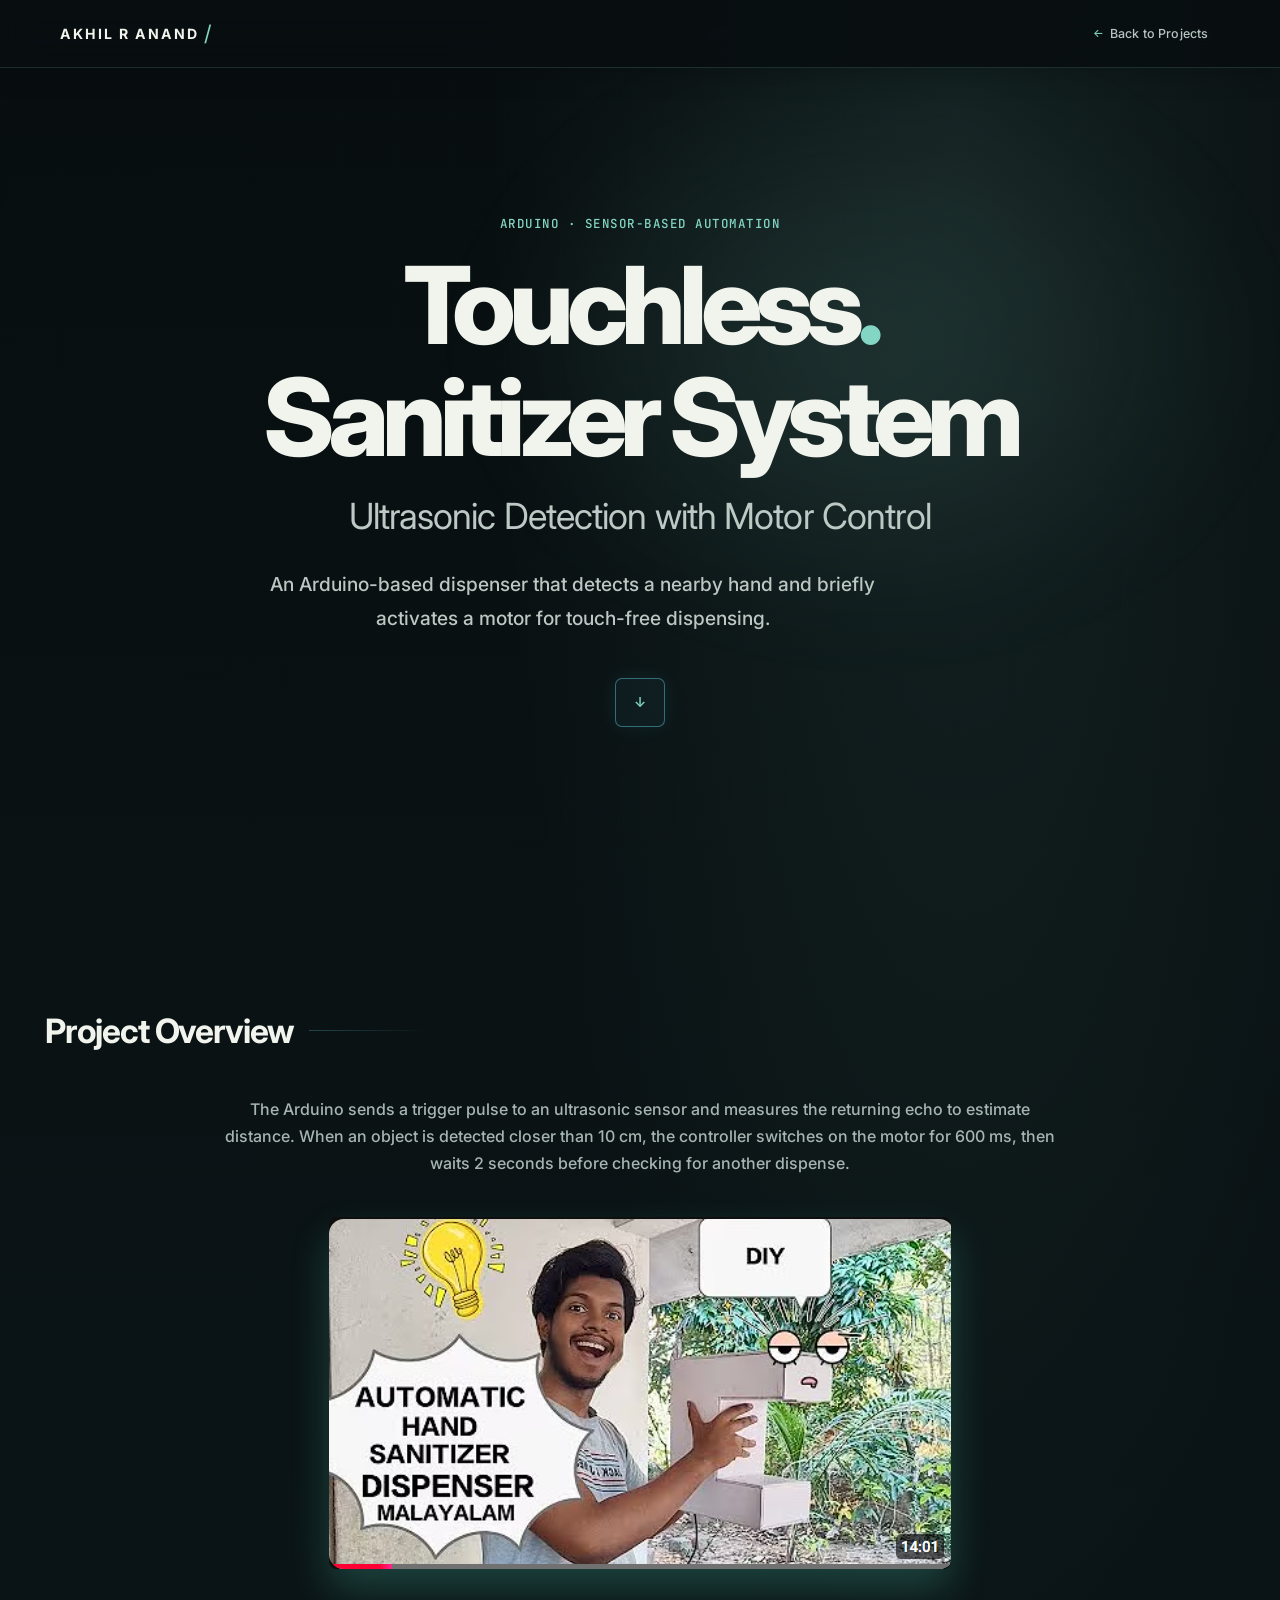
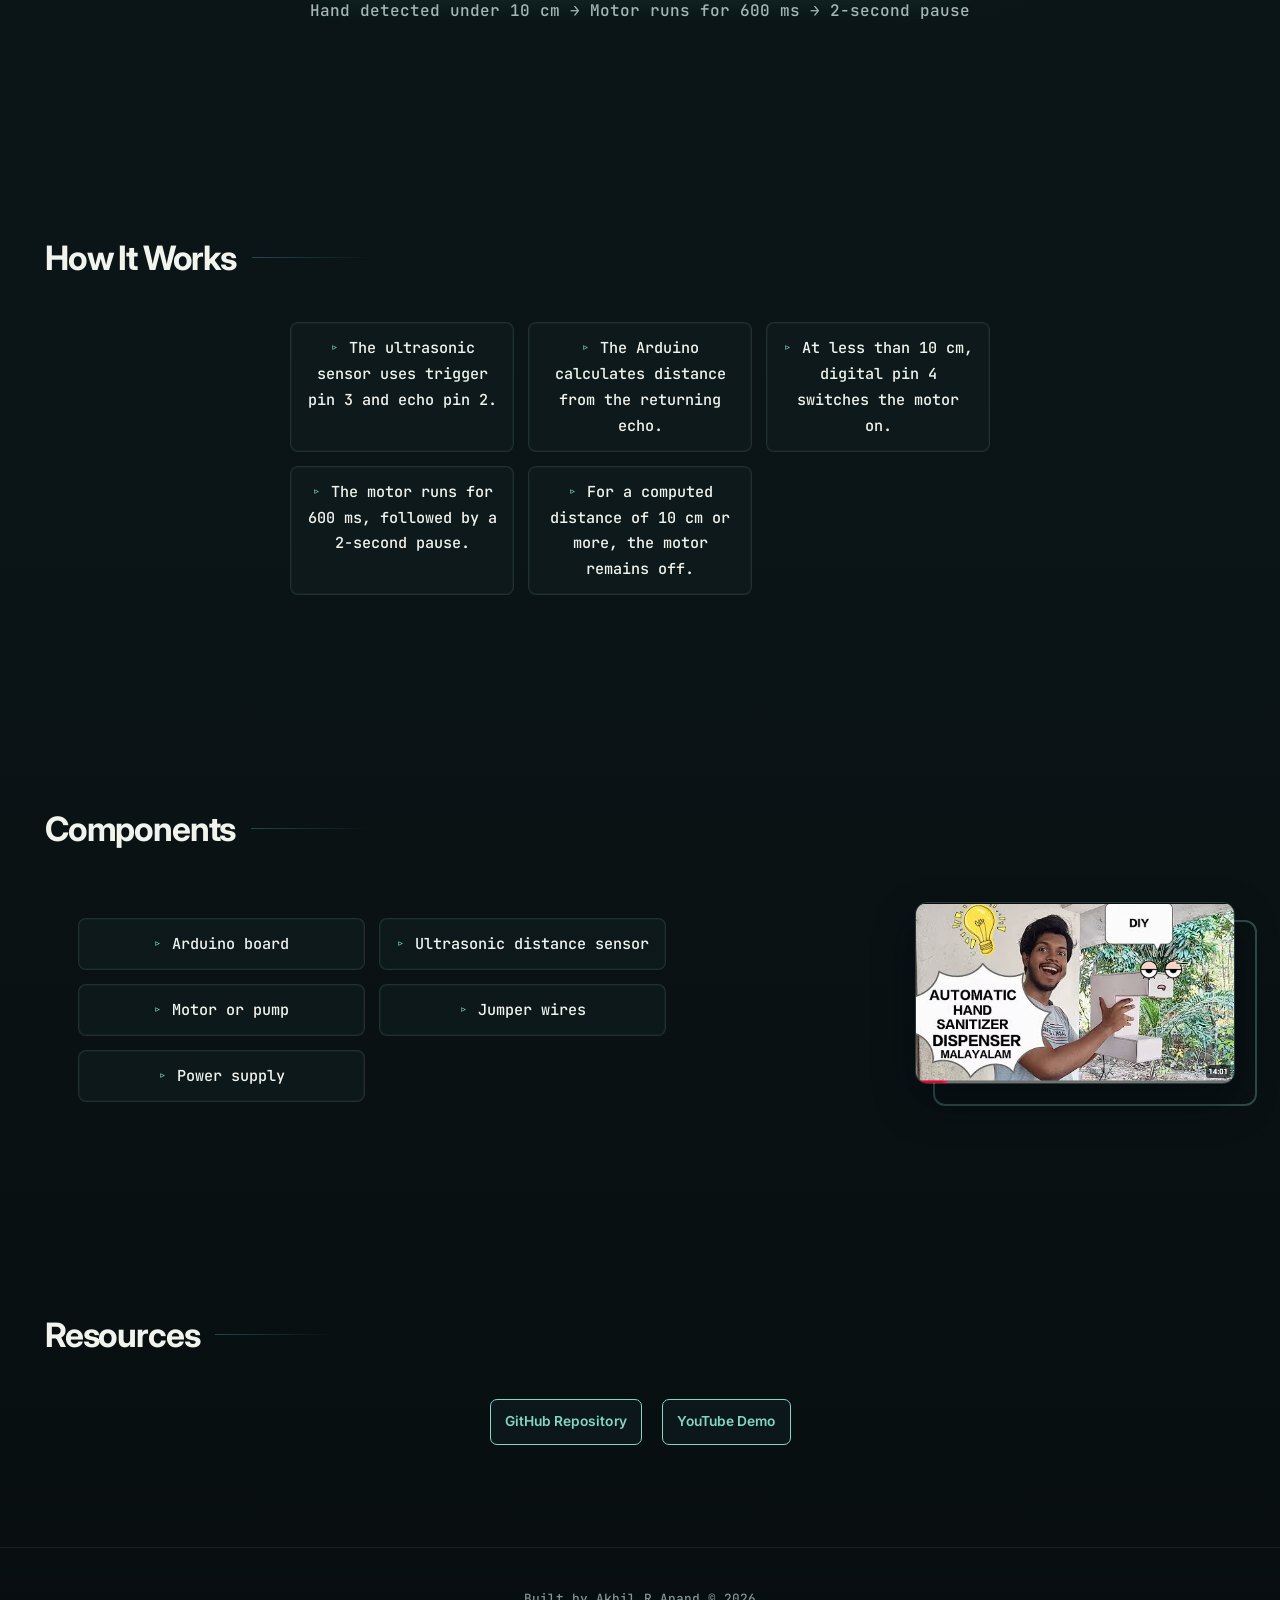
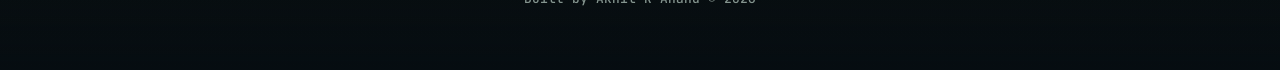
==== commit b1eb1809: "added new projects" ====
--- a/html/projects/automaticHandSanitizerDispencer.html
+++ b/html/projects/automaticHandSanitizerDispencer.html
@@ -3,6 +3,7 @@
 <head>
     <meta charset="UTF-8">
     <meta name="viewport" content="width=device-width, initial-scale=1.0">
+    <meta name="description" content="An Arduino touchless sanitizer dispenser that detects a nearby hand with an ultrasonic sensor and briefly activates a motor.">
     <title>Touchless Sanitizer System - Akhil R Anand</title>
     <link href="https://fonts.googleapis.com/css2?family=Inter:wght@300;400;600;700&family=JetBrains+Mono&display=swap" rel="stylesheet">
     <link rel="stylesheet" href="../../css/style.css">
@@ -12,77 +13,72 @@
         <div class="nav-container">
             <a class="logo" href="../../index.html">AKHIL R ANAND<span class="brand-mark" aria-hidden="true">/</span></a>
             <ul class="nav-links">
-                <li><a href="../../index.html#projects"><span class="nav-num">←</span> Back</a></li>
+                <li><a href="../../index.html#projects"><span class="nav-num">←</span> Back to Projects</a></li>
             </ul>
         </div>
     </nav>
 
-   
-
     <header class="hero">
         <div class="container">
-            <p class="mono-text">Hygiene Automation</p>
+            <p class="mono-text">Arduino · Sensor-Based Automation</p>
             <h1 class="hero-title">Touchless<span>.</span><br>Sanitizer System</h1>
-            <h2 class="hero-subtitle">Zero-Contact Dispensing</h2>
+            <h2 class="hero-subtitle">Ultrasonic Detection with Motor Control</h2>
             <p class="hero-tagline">
-                Automated hand sanitizer dispenser using ultrasonic distance sensing and precise motor control for touch-free operation.
+                An Arduino-based dispenser that detects a nearby hand and briefly activates a motor for touch-free dispensing.
             </p>
             <div class="hero-action">
-                <!-- <a href="https://youtu.be/DfhfQs4atdA?si=TtjJWzPjW6AfhEqq" class="btn">Live Demo On YouTube</a> -->
+                <a href="#project-overview" class="btn down-btn" aria-label="Scroll to project overview">↓</a>
             </div>
-             <div class="hero-action">
-    <a href="#project-overView" class="btn down-btn">↓</a>
-</div>
         </div>
     </header>
 
     <main>
-        <section class="reveal" id="project-overView">
+        <section class="reveal" id="project-overview">
             <div class="container">
-                <h2 class="section-heading">Project Overview</h2>
-                <p class="contact-desc" style="text-align: center; max-width: 800px; margin: 0 auto 50px;">
-                    Developed during COVID-19 to provide reliable touchless sanitization. Detects hand proximity and dispenses exact sanitizer amount using servo-controlled pump.
+                <h2 class="section-heading">Project Overview<span class="blink-underscore">_</span></h2>
+                <p class="contact-desc" style="text-align: center; max-width: 850px; margin: 0 auto;">
+                    The Arduino sends a trigger pulse to an ultrasonic sensor and measures the returning echo to estimate distance.
+                    When an object is detected closer than 10 cm, the controller switches on the motor for 600 ms, then waits
+                    2 seconds before checking for another dispense.
                 </p>
                 <div style="text-align: center; margin-top: 40px;">
-                    <img src="../../assets/automaticHandSanitizerDispencer.png" alt="Sanitizer Demo" style="max-width: 800px; border-radius: 8px; box-shadow: 0 20px 40px rgba(100,255,218,0.2);">
-                    <p style="color: var(--text-dim); margin-top: 20px; font-family: var(--font-mono);">Hand approaches → Ultrasonic trigger → Servo dispenses → Ready for next use</p>
-
-                     <div class="hero-action">
-                <a href="https://youtu.be/DfhfQs4atdA?si=TtjJWzPjW6AfhEqq" class="btn">Live Demo On YouTube</a>
-            </div>
+                    <img src="../../assets/automaticHandSanitizerDispencer.png"
+                        alt="Touchless sanitizer dispenser project"
+                        style="max-width: 800px; border-radius: 8px; box-shadow: 0 20px 40px rgba(100,255,218,0.2);">
+                    <p style="color: var(--text-dim); margin-top: 20px; font-family: var(--font-mono);">
+                        Hand detected under 10 cm → Motor runs for 600 ms → 2-second pause
+                    </p>
                 </div>
             </div>
         </section>
 
         <section class="reveal">
             <div class="container">
-                <h2 class="section-heading">Key Features</h2>
-                <ul class="skills-list" style="max-width: 600px; margin: 0 auto;">
-                    <li>Ultrasonic sensor (HC-SR04) for 5-20cm hand detection</li>
-                    <li>Precise servo motor (SG90) pump control</li>
-                    <li>Adjustable dispense volume via potentiometer</li>
-                    <li>Low sanitizer level indicator with buzzer</li>
-                    <li>Battery-powered portable design</li>
-                    <li>Zero-touch operation (<1s response)</li>
+                <h2 class="section-heading">How It Works<span class="blink-underscore">_</span></h2>
+                <ul class="skills-list" style="max-width: 700px; margin: 0 auto;">
+                    <li>The ultrasonic sensor uses trigger pin 3 and echo pin 2.</li>
+                    <li>The Arduino calculates distance from the returning echo.</li>
+                    <li>At less than 10 cm, digital pin 4 switches the motor on.</li>
+                    <li>The motor runs for 600 ms, followed by a 2-second pause.</li>
+                    <li>For a computed distance of 10 cm or more, the motor remains off.</li>
                 </ul>
             </div>
         </section>
 
         <section class="reveal">
             <div class="container">
-                <h2 class="section-heading">Tech Stack</h2>
+                <h2 class="section-heading">Components<span class="blink-underscore">_</span></h2>
                 <div class="about-flex">
                     <ul class="skills-list">
-                        <li>Arduino Uno R3</li>
-                        <li>HC-SR04 Ultrasonic Sensor</li>
-                        <li>SG90 Micro Servo</li>
-                        <li>10kΩ Potentiometer</li>
-                        <li>Active Buzzer</li>
-                        <li>9V Battery + Voltage Regulator</li>
+                        <li>Arduino board</li>
+                        <li>Ultrasonic distance sensor</li>
+                        <li>Motor or pump</li>
+                        <li>Jumper wires</li>
+                        <li>Power supply</li>
                     </ul>
                     <div class="about-image-column" style="justify-self: end;">
                         <div class="image-wrapper">
-                            <img src="../../assets/automaticHandSanitizerDispencer.png" alt="Sanitizer Hardware">
+                            <img src="../../assets/automaticHandSanitizerDispencer.png" alt="Sanitizer dispenser hardware">
                         </div>
                     </div>
                 </div>
@@ -91,18 +87,14 @@
 
         <section class="reveal">
             <div class="container">
-                <!-- <div style="text-align: center; max-width: 600px; margin: 0 auto;"> -->
-                    <h2 class="section-heading">Resources</h2>
-                    <div style="display: flex; gap: 20px; justify-content: center; flex-wrap: wrap;">
-                        <!-- <a href="../../index.html#projects" class="btn">← Back to Projects</a> -->
-                        <a href="https://github.com/akhilranand/automatic-hand-sanitizer-dispenser" class="btn-outline">GitHub Repo</a>
-                         <div class="hero-action">
-                        <a href="https://youtu.be/DfhfQs4atdA?si=TtjJWzPjW6AfhEqq" class="btn-outline">YouTube</a>
-                         </div>
-                        <!-- <a href="#" class="btn-outline">Schematic PDF</a> -->
-                    </div> 
+                <h2 class="section-heading">Resources<span class="blink-underscore">_</span></h2>
+                <div style="display: flex; gap: 20px; justify-content: center; flex-wrap: wrap;">
+                    <a href="https://github.com/akhilranand/automatic-hand-sanitizer-dispenser"
+                        target="_blank" rel="noopener noreferrer" class="btn-outline">GitHub Repository</a>
+                    <a href="https://youtu.be/DfhfQs4atdA?si=TtjJWzPjW6AfhEqq"
+                        target="_blank" rel="noopener noreferrer" class="btn-outline">YouTube Demo</a>
                 </div>
-            <!-- </div> -->
+            </div>
         </section>
     </main>
 
--- a/css/style.css
+++ b/css/style.css
@@ -475,7 +475,7 @@
 /* About Section */
 .about-flex {
     display: grid;
-    grid-template-columns: 3fr 2fr;
+    grid-template-columns: minmax(0, 3fr) minmax(0, 2fr);
     gap: 50px;
     align-items: center;
 }
@@ -490,7 +490,7 @@
 
 .skills-list {
     display: grid;
-    grid-template-columns: repeat(3, minmax(150px, 1fr));
+    grid-template-columns: repeat(auto-fit, minmax(min(100%, 12rem), 1fr));
     list-style: none;
     margin: 25px auto 0 auto;
     max-width: 800px;
@@ -503,6 +503,8 @@
 }
 
 .skills-list li {
+    min-width: 0;
+    overflow-wrap: anywhere;
     text-align: center;
     padding: 12px 14px;
     border: 1px solid rgba(103, 232, 249, 0.2);
@@ -1114,8 +1116,7 @@
 
     .skills-list {
         justify-content: center;
-        display: flex;
-        flex-wrap: wrap;
+        display: grid;
     }
 
     /* Standardized image centering for all sections */
@@ -1236,7 +1237,7 @@
 
     .skills-list {
         display: grid;
-        grid-template-columns: repeat(2, minmax(0, 1fr));
+        grid-template-columns: repeat(auto-fit, minmax(min(100%, 12rem), 1fr));
         width: 100%;
         font-size: 0.85rem;
     }
